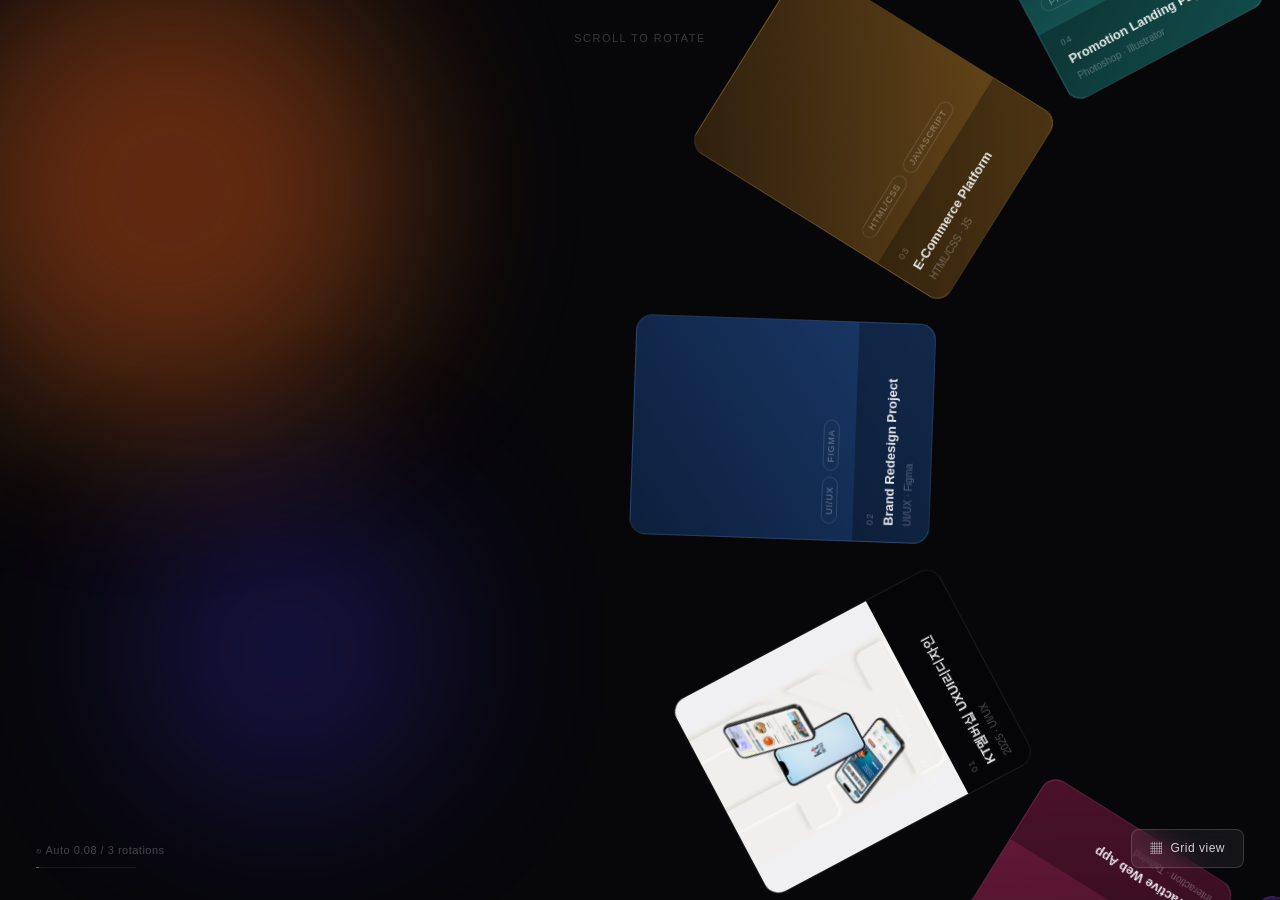
==== card-carousel.html @ ba192f62 "update: apply VS Code edits to card-carousel Co-Authored-By: Claude Sonnet 4.6 <noreply@anthropic.co" ====
<!DOCTYPE html>
<html lang="ko">
<head>
<meta charset="UTF-8">
<meta name="viewport" content="width=device-width, initial-scale=1.0">
<title>Ho Seong Park — Portfolio</title>
<style>
*, *::before, *::after { margin: 0; padding: 0; box-sizing: border-box; }

body {
  background: #07070a;
  color: #fff;
  font-family: 'Helvetica Neue', Arial, sans-serif;
  overflow: hidden;
  width: 100vw;
  height: 100vh;
  user-select: none;
}

/* ── BLOBS ── */
.blob {
  position: fixed;
  border-radius: 50%;
  filter: blur(90px);
  pointer-events: none;
  z-index: 0;
}
.blob-1 {
  width: 500px; height: 500px;
  background: radial-gradient(circle, #c0341a 0%, #e8701a 55%, transparent 75%);
  top: -60px; left: -80px;
  opacity: 0.45;
}
.blob-2 {
  width: 320px; height: 320px;
  background: radial-gradient(circle, #1a2ec0 0%, #5030d0 60%, transparent 78%);
  bottom: 10%; left: 10%;
  opacity: 0.3;
}

/* ── CANVAS LAYER ── */
#orbit-stage {
  position: fixed;
  inset: 0;
  z-index: 2;
}

/* ── CARD ── */
.orbit-card {
  position: absolute;
  width: 220px;
  height: 300px;
  border-radius: 16px;
  overflow: hidden;
  border: 1px solid rgba(255,255,255,0.08);
  display: flex;
  flex-direction: column;
  will-change: transform;
  transform-origin: center center;
  cursor: pointer;
  transition: border-color 0.3s, box-shadow 0.3s;
}

.orbit-card:hover {
  border-color: rgba(255,255,255,0.22);
  box-shadow: 0 0 40px 10px var(--glow, rgba(100,100,255,0.3));
}

.orbit-card .c-top {
  flex: 1;
  position: relative;
  overflow: hidden;
  display: flex;
  flex-direction: column;
  justify-content: flex-end;
  padding: 16px;
}

.orbit-card .c-top img {
  position: absolute;
  inset: 0;
  width: 100%;
  height: 100%;
  object-fit: contain;
  background: #f0f0f2;
}

.c-tags {
  position: relative;
  z-index: 1;
  display: flex;
  gap: 6px;
  flex-wrap: wrap;
}

.c-tag {
  font-size: 9px;
  letter-spacing: 0.1em;
  text-transform: uppercase;
  color: rgba(255,255,255,0.4);
  border: 1px solid rgba(255,255,255,0.12);
  padding: 2px 8px;
  border-radius: 20px;
}

.orbit-card .c-body {
  flex: none;
  padding: 12px 16px 16px;
  background: rgba(0,0,0,0.3);
}

.c-num   { font-size: 9px; letter-spacing: 0.15em; opacity: 0.3; margin-bottom: 6px; text-transform: uppercase; }
.c-title { font-size: 13px; font-weight: 600; line-height: 1.3; color: rgba(255,255,255,0.9); }
.c-sub   { font-size: 10px; color: rgba(255,255,255,0.3); margin-top: 4px; }

/* ── HUD ── */
#hud {
  position: fixed;
  bottom: 32px; right: 36px;
  z-index: 200;
  display: flex;
  gap: 10px;
}

.btn {
  background: rgba(255,255,255,0.06);
  border: 1px solid rgba(255,255,255,0.15);
  color: rgba(255,255,255,0.8);
  padding: 10px 18px;
  border-radius: 8px;
  cursor: pointer;
  backdrop-filter: blur(12px);
  font-size: 12px;
  font-family: inherit;
  letter-spacing: 0.5px;
  transition: background 0.2s;
}
.btn:hover { background: rgba(255,255,255,0.12); }

#indicator {
  position: fixed;
  bottom: 32px; left: 36px;
  font-size: 11px;
  color: rgba(255,255,255,0.25);
  letter-spacing: 0.5px;
  z-index: 200;
  line-height: 1.8;
}

.prog-bar {
  width: 100px; height: 1px;
  background: rgba(255,255,255,0.08);
  margin-top: 6px;
  overflow: hidden;
}
.prog-fill {
  height: 100%;
  background: rgba(180,100,255,0.6);
  width: 0%;
  transition: width 0.1s linear;
}

#scroll-hint {
  position: fixed;
  top: 32px; left: 50%;
  transform: translateX(-50%);
  font-size: 11px;
  color: rgba(255,255,255,0.2);
  letter-spacing: 1.5px;
  text-transform: uppercase;
  z-index: 200;
}

/* ── GRID PAGE ── */
#grid-page {
  display: none;
  position: fixed;
  inset: 0;
  overflow-y: auto;
  z-index: 300;
  background: #07070a;
}

#grid-page.show {
  display: block;
  animation: fadeIn 0.6s ease both;
}

@keyframes fadeIn {
  from { opacity: 0; } to { opacity: 1; }
}

.gp-blob {
  position: fixed;
  border-radius: 50%;
  filter: blur(90px);
  pointer-events: none;
}
.gp-blob-1 {
  width: 600px; height: 600px;
  background: radial-gradient(circle, #c0341a 0%, #e8701a 55%, transparent 75%);
  top: -80px; left: -120px; opacity: 0.55;
}
.gp-blob-2 {
  width: 360px; height: 360px;
  background: radial-gradient(circle, #1a2ec0 0%, #5030d0 60%, transparent 78%);
  top: 80px; right: 8%; opacity: 0.35;
}
.gp-blob-3 {
  width: 280px; height: 280px;
  background: radial-gradient(circle, #d04080 0%, #901060 60%, transparent 78%);
  bottom: 30%; right: 20%; opacity: 0.2;
}

#grid-hero {
  position: relative;
  z-index: 2;
  padding: 110px 10vw 80px;
}

.hero-label {
  font-size: 11px;
  letter-spacing: 0.2em;
  text-transform: uppercase;
  color: rgba(255,255,255,0.35);
  margin-bottom: 28px;
}

.hero-title {
  font-size: clamp(52px, 7.5vw, 110px);
  font-weight: 700;
  line-height: 0.95;
  letter-spacing: -0.03em;
  color: #fff;
  margin-bottom: 40px;
}

.hero-title em {
  font-style: italic;
  font-weight: 300;
  color: rgba(255,255,255,0.45);
}

.hero-meta { display: flex; gap: 60px; align-items: flex-start; flex-wrap: wrap; }

.hero-desc {
  font-size: 14px;
  font-weight: 300;
  color: rgba(255,255,255,0.4);
  line-height: 1.8;
  max-width: 380px;
}

.hero-stats { display: flex; gap: 48px; }
.stat-item  { display: flex; flex-direction: column; gap: 4px; }
.stat-num   { font-size: 28px; font-weight: 700; color: #fff; }
.stat-label { font-size: 11px; color: rgba(255,255,255,0.3); letter-spacing: 0.08em; text-transform: uppercase; }

.section-label {
  position: relative;
  z-index: 2;
  padding: 0 10vw 32px;
  font-size: 11px;
  letter-spacing: 0.18em;
  text-transform: uppercase;
  color: rgba(255,255,255,0.25);
}

#grid {
  display: grid;
  width: 100%;
  grid-template-columns: repeat(3, 1fr);
  gap: 20px;
  padding: 0 10vw 120px;
  position: relative;
  z-index: 2;
}

.grid-card {
  aspect-ratio: 1 / 1.35;
  border-radius: 16px;
  overflow: hidden;
  cursor: pointer;
  border: 1px solid rgba(255,255,255,0.06);
  display: flex;
  flex-direction: column;
  transition: transform 0.3s ease, border-color 0.3s, box-shadow 0.3s;
}

.grid-card:hover {
  transform: translateY(-6px);
  border-color: rgba(255,255,255,0.15);
  box-shadow: 0 0 60px 16px var(--glow, rgba(100,100,255,0.25));
}

.grid-card .c-top { flex: 1; position: relative; overflow: hidden; display: flex; flex-direction: column; justify-content: flex-end; padding: 2vw; }
.grid-card .c-top img { position: absolute; inset: 0; width: 100%; height: 100%; object-fit: contain; background: #f0f0f2; }
.grid-card .c-body { flex: none; padding: 1vw 2vw 1.8vw; background: rgba(0,0,0,0.2); }
.grid-card .c-num   { font-size: 10px; letter-spacing: 0.15em; opacity: 0.25; margin-bottom: 8px; text-transform: uppercase; }
.grid-card .c-title { font-size: clamp(14px, 1.3vw, 20px); font-weight: 500; line-height: 1.3; color: rgba(255,255,255,0.9); }
.grid-card .c-sub   { font-size: clamp(10px, 0.85vw, 13px); color: rgba(255,255,255,0.3); margin-top: 6px; }
</style>
</head>
<body>

<div class="blob blob-1"></div>
<div class="blob blob-2"></div>

<div id="orbit-stage"></div>

<div id="scroll-hint">scroll to rotate</div>

<div id="indicator">
  <div id="ind-text">↻ Auto rotating</div>
  <div class="prog-bar"><div class="prog-fill" id="prog"></div></div>
</div>

<div id="hud">
  <button class="btn" id="gridBtn">▦ &nbsp;Grid view</button>
</div>

<!-- GRID PAGE -->
<div id="grid-page">
  <div class="gp-blob gp-blob-1"></div>
  <div class="gp-blob gp-blob-2"></div>
  <div class="gp-blob gp-blob-3"></div>

  <div id="grid-hero">
    <p class="hero-label">Portfolio — 2025</p>
    <h1 class="hero-title">Ho Seong<br><em>Park.</em></h1>
    <div class="hero-meta">
      <p class="hero-desc">혁신적인 디자인과 탄탄한 구현력을 지향합니다.<br>막연한 추측이 아닌, 실제 사용자의 행동 패턴을 분석하여 불편함의 본질을 찾아냅니다.</p>
      <div class="hero-stats">
        <div class="stat-item"><span class="stat-num">6</span><span class="stat-label">Projects</span></div>
        <div class="stat-item"><span class="stat-num">100%</span><span class="stat-label">Figma</span></div>
        <div class="stat-item"><span class="stat-num">95%</span><span class="stat-label">HTML/CSS</span></div>
      </div>
    </div>
  </div>

  <p class="section-label">Archive — Project Collection</p>
  <div id="grid"></div>

  <div id="hud2" style="position:fixed;bottom:32px;right:36px;z-index:400;">
    <button class="btn" id="backBtn">↻ &nbsp;Carousel</button>
  </div>
</div>

<script>
// ── DATA ────────────────────────────────────────────────
const PALETTES = [
  { bg: ['#1a1040','#2d1b69'], glow: '#4a30b8' },
  { bg: ['#0d1f3c','#1a3a6b'], glow: '#2a5aad' },
  { bg: ['#2e1f0d','#6b4a1a'], glow: '#b87a28' },
  { bg: ['#0d2e2e','#1a6b6b'], glow: '#28b8b8' },
  { bg: ['#1a0d2e','#3a1a6b'], glow: '#5a2ab8' },
  { bg: ['#2e0d1f','#6b1a3a'], glow: '#b82870' },
];

function hexToRgb(h) {
  return `${parseInt(h.slice(1,3),16)},${parseInt(h.slice(3,5),16)},${parseInt(h.slice(5,7),16)}`;
}

const CARD_DATA = [
  { num:'01', title:'KT멤버십 UXUI리디자인', sub:'2025 · UI/UX',           tags:['UI/UX','Figma'],              palette:PALETTES[0], img:'images/01_kt-membership.jpg' },
  { num:'02', title:'Brand Redesign Project',sub:'UI/UX · Figma',          tags:['UI/UX','Figma'],              palette:PALETTES[1], img:null },
  { num:'03', title:'E-Commerce Platform',   sub:'HTML/CSS · JS',           tags:['HTML/CSS','JavaScript'],      palette:PALETTES[2], img:null },
  { num:'04', title:'Promotion Landing Page',sub:'Photoshop · Illustrator', tags:['Photoshop','Illustrator'],    palette:PALETTES[3], img:null },
  { num:'05', title:'Admin Dashboard UI',    sub:'UI Design · Prototyping', tags:['UI Design','Prototyping'],    palette:PALETTES[4], img:null },
  { num:'06', title:'Interactive Web App',   sub:'Interaction · Tailwind',  tags:['Interaction','Tailwind CSS'], palette:PALETTES[5], img:null },
];

// ── ORBIT CONFIG ─────────────────────────────────────────
const N         = CARD_DATA.length * 2;     // 12 (6×2 반복)
const RADIUS    = 600;                      // orbit radius px
const CARD_W    = 220;
const CARD_H    = 300;
// Circle center: far right of viewport so only left arc visible
const getCX     = () => window.innerWidth * 1.08;
const getCY     = () => window.innerHeight * 0.5;

const DEG_PER_CARD   = 360 / N;            // 60°
const RPM            = 4;                  // rotations per minute
const DEG_PER_MS     = (RPM * 360) / 60000;
const GRID_THRESHOLD = 3 * 360;            // 3 full rotations → grid

// ── STATE ────────────────────────────────────────────────
let angle    = 0;   // global orbit angle (degrees)
let accumCCW = 0;   // CCW scroll accumulator for grid trigger
let autoOn   = true;
let lastTs   = null;
let rafId    = null;
let inGrid   = false;

// ── BUILD ORBIT CARDS ────────────────────────────────────
const stage = document.getElementById('orbit-stage');
const ORBIT_DATA = [...CARD_DATA, ...CARD_DATA];
const cardEls = ORBIT_DATA.map((d, i) => {
  const el = document.createElement('div');
  el.className = 'orbit-card';
  el.style.background = d.img
    ? 'transparent'
    : `linear-gradient(145deg, ${d.palette.bg[0]} 0%, ${d.palette.bg[1]} 100%)`;
  el.style.setProperty('--glow', `rgba(${hexToRgb(d.palette.glow)},0.4)`);
  el.style.width  = CARD_W + 'px';
  el.style.height = CARD_H + 'px';
  el.style.marginLeft = (-CARD_W / 2) + 'px';
  el.style.marginTop  = (-CARD_H / 2) + 'px';

  const tagHtml = d.tags.map(t => `<span class="c-tag">${t}</span>`).join('');
  el.innerHTML = `
    <div class="c-top">
      ${d.img ? `<img src="${d.img}" alt="${d.title}">` : ''}
      <div class="c-tags">${tagHtml}</div>
    </div>
    <div class="c-body">
      <div class="c-num">${d.num}</div>
      <div class="c-title">${d.title}</div>
      <div class="c-sub">${d.sub}</div>
    </div>`;
  stage.appendChild(el);
  return el;
});

// ── BUILD GRID CARDS ─────────────────────────────────────
const gridEl = document.getElementById('grid');
CARD_DATA.forEach(d => {
  const el = document.createElement('div');
  el.className = 'grid-card';
  el.style.background = d.img
    ? 'transparent'
    : `linear-gradient(145deg, ${d.palette.bg[0]} 0%, ${d.palette.bg[1]} 100%)`;
  el.style.setProperty('--glow', `rgba(${hexToRgb(d.palette.glow)},0.35)`);
  const tagHtml = d.tags.map(t => `<span class="c-tag">${t}</span>`).join('');
  el.innerHTML = `
    <div class="c-top">
      ${d.img ? `<img src="${d.img}" alt="${d.title}">` : ''}
      <div class="c-tags">${tagHtml}</div>
    </div>
    <div class="c-body">
      <div class="c-num">${d.num}</div>
      <div class="c-title">${d.title}</div>
      <div class="c-sub">${d.sub}</div>
    </div>`;
  gridEl.appendChild(el);
});

// ── POSITION CARDS ───────────────────────────────────────
function positionCards(globalAngle) {
  const cx = getCX();
  const cy = getCY();
  const toRad = Math.PI / 180;

  cardEls.forEach((el, i) => {
    const theta = (globalAngle + i * DEG_PER_CARD) * toRad;
    const x = cx + RADIUS * Math.cos(theta);
    const y = cy + RADIUS * Math.sin(theta);
    // card tilt follows orbit tangent
    const tiltDeg = globalAngle + i * DEG_PER_CARD + 90;
    // depth: cards on left arc (cos(theta) < 0) are "visible" side
    const cosT = Math.cos(theta);
    const opacity = cosT < 0 ? 1 : Math.max(0, 1 + cosT * 3); // fade as they go right
    el.style.transform = `translate(${x}px, ${y}px) rotate(${tiltDeg}deg)`;
    el.style.opacity = opacity;
  });
}

// ── INDICATOR ────────────────────────────────────────────
const indText = document.getElementById('ind-text');
const progEl  = document.getElementById('prog');
function updateInd(text, pct) {
  indText.textContent = text;
  progEl.style.width = Math.min(100, pct) + '%';
}

// ── AUTO LOOP ────────────────────────────────────────────
function autoLoop(ts) {
  if (!autoOn) return;
  if (!lastTs) lastTs = ts;
  const dt = ts - lastTs;
  lastTs = ts;

  const step = DEG_PER_MS * dt;
  angle -= step;           // CW rotation
  accumCCW += step;        // treat auto as accumulating toward grid
  positionCards(angle);

  const pct  = (accumCCW / GRID_THRESHOLD) * 100;
  const rots = (accumCCW / 360).toFixed(2);
  updateInd(`↻ Auto  ${rots} / 3 rotations`, pct);

  if (accumCCW >= GRID_THRESHOLD) { toGrid(); return; }
  rafId = requestAnimationFrame(autoLoop);
}

function pauseAuto() {
  autoOn = false;
  cancelAnimationFrame(rafId);
  lastTs = null;
}

let resumeTimer = null;
function scheduleResume() {
  clearTimeout(resumeTimer);
  resumeTimer = setTimeout(() => {
    if (!inGrid) {
      autoOn = true;
      lastTs = null;
      rafId  = requestAnimationFrame(autoLoop);
    }
  }, 200);
}

// ── SCROLL ───────────────────────────────────────────────
window.addEventListener('wheel', e => {
  if (inGrid) return;
  e.preventDefault();
  pauseAuto();
  scheduleResume();

  const delta = e.deltaY * 0.12;
  angle -= delta;
  accumCCW += Math.abs(delta);
  positionCards(angle);

  const pct  = (accumCCW / GRID_THRESHOLD) * 100;
  const rots = (accumCCW / 360).toFixed(2);
  updateInd(`↺ Scroll  ${rots} / 3 rotations`, pct);

  if (accumCCW >= GRID_THRESHOLD) toGrid();
}, { passive: false });

// ── TRANSITIONS ──────────────────────────────────────────
function toGrid() {
  if (inGrid) return;
  inGrid = true;
  pauseAuto();
  document.getElementById('grid-page').classList.add('show');
  document.getElementById('scroll-hint').style.opacity = '0';
  document.getElementById('indicator').style.opacity  = '0';
  document.getElementById('hud').style.opacity        = '0';
}

function toCarousel() {
  if (!inGrid) return;
  inGrid = false;
  document.getElementById('grid-page').classList.remove('show');
  document.getElementById('scroll-hint').style.opacity = '1';
  document.getElementById('indicator').style.opacity  = '1';
  document.getElementById('hud').style.opacity        = '1';
  accumCCW = 0;
  autoOn   = true;
  lastTs   = null;
  rafId    = requestAnimationFrame(autoLoop);
}

document.getElementById('gridBtn').addEventListener('click', toGrid);
document.getElementById('backBtn').addEventListener('click', toCarousel);

// ── RESIZE ───────────────────────────────────────────────
window.addEventListener('resize', () => positionCards(angle));

// ── START ────────────────────────────────────────────────
positionCards(angle);
rafId = requestAnimationFrame(autoLoop);
</script>
</body>
</html>
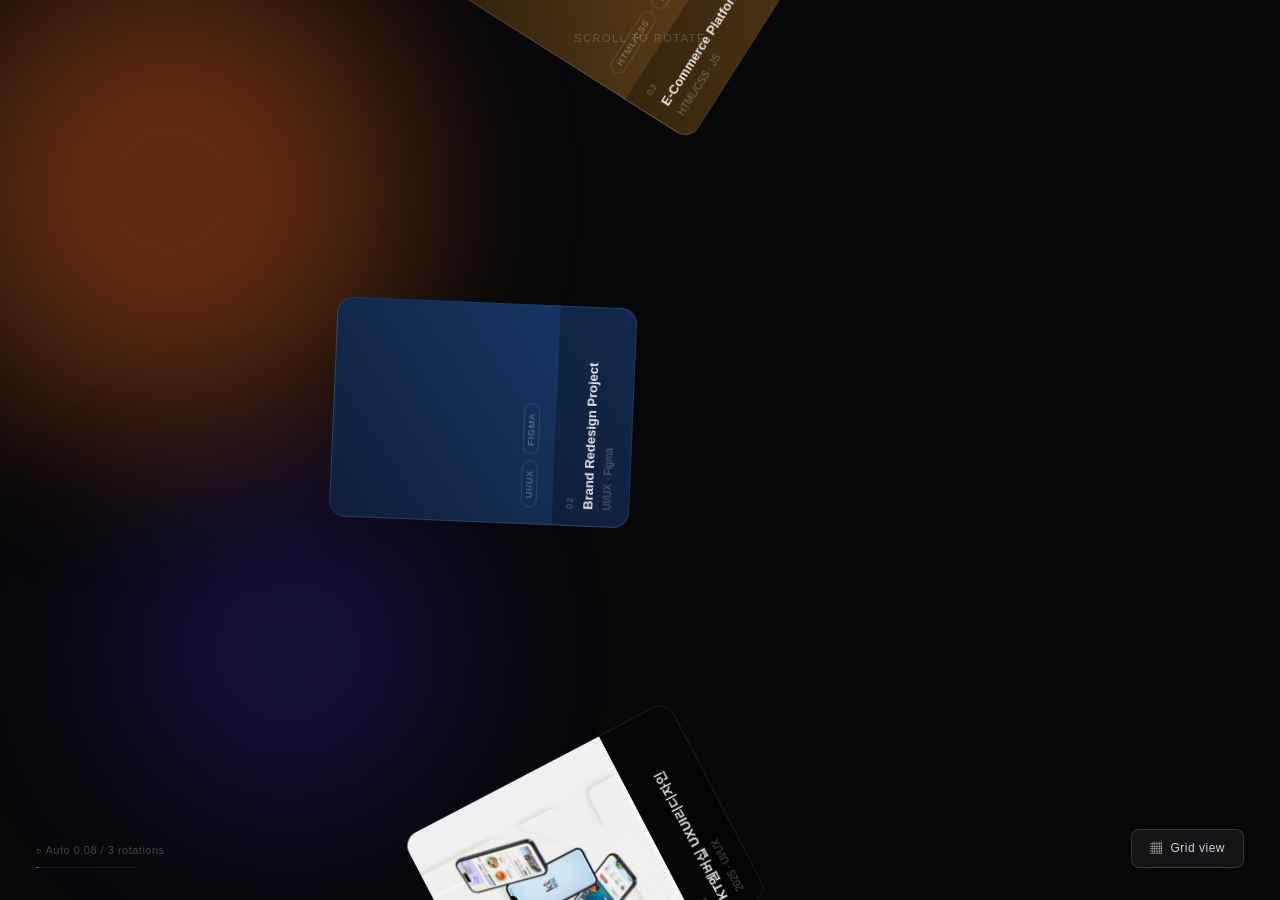
==== commit 81bf92a5: "tweak: increase orbit radius 600→900 Co-Authored-By: Claude Sonnet 4.6 <noreply@anthropic.com>" ====
--- a/card-carousel.html
+++ b/card-carousel.html
@@ -372,7 +372,7 @@
 
 // ── ORBIT CONFIG ─────────────────────────────────────────
 const N         = CARD_DATA.length * 2;     // 12 (6×2 반복)
-const RADIUS    = 600;                      // orbit radius px
+const RADIUS    = 900;                      // orbit radius px
 const CARD_W    = 220;
 const CARD_H    = 300;
 // Circle center: far right of viewport so only left arc visible
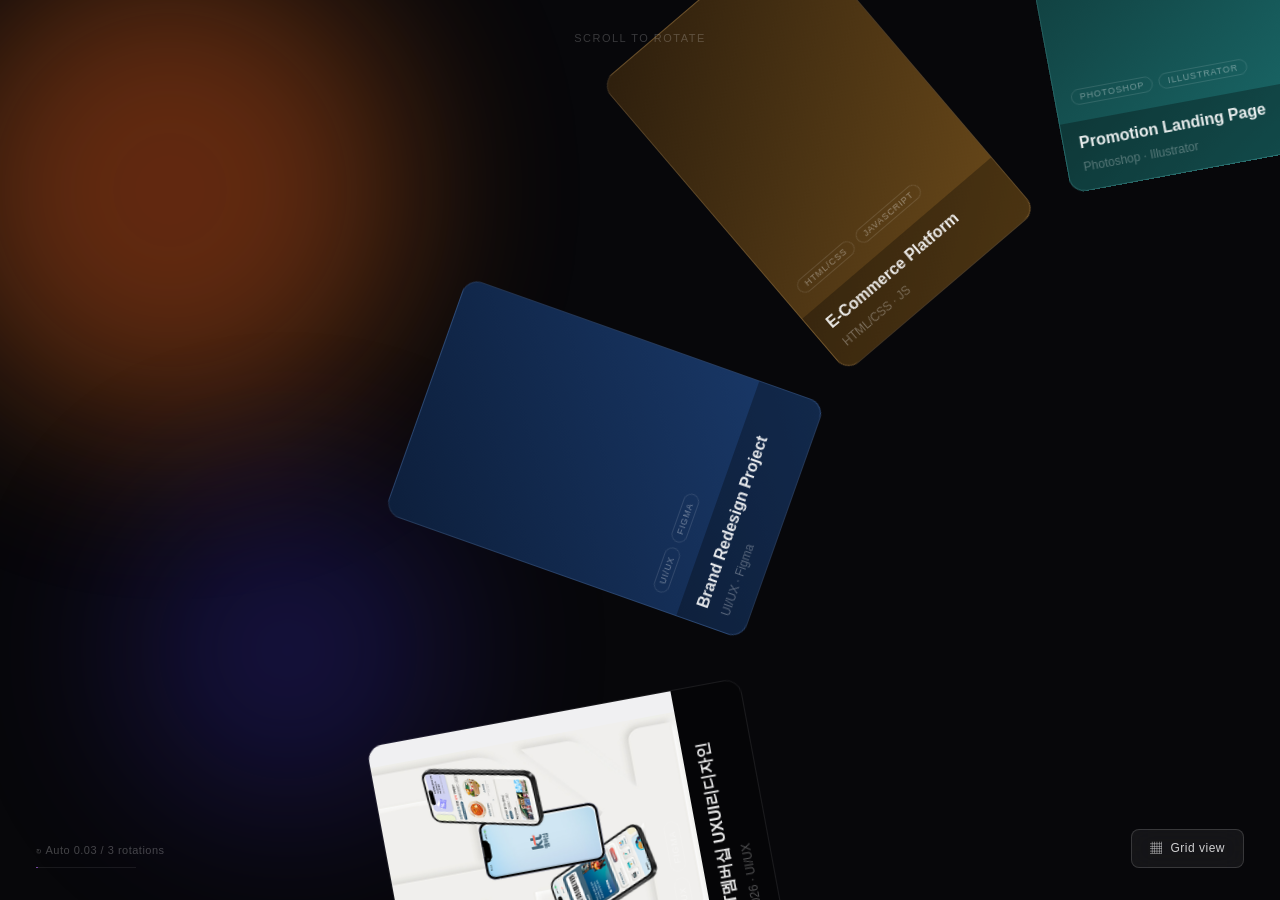
==== commit 69dce6a2: "ui: remove card number, enlarge title and subtitle Co-Authored-By: Claude Sonnet 4.6 <noreply@anthro" ====
--- a/card-carousel.html
+++ b/card-carousel.html
@@ -109,9 +109,8 @@
   background: rgba(0,0,0,0.3);
 }
 
-.c-num   { font-size: 9px; letter-spacing: 0.15em; opacity: 0.3; margin-bottom: 6px; text-transform: uppercase; }
-.c-title { font-size: 13px; font-weight: 600; line-height: 1.3; color: rgba(255,255,255,0.9); }
-.c-sub   { font-size: 10px; color: rgba(255,255,255,0.3); margin-top: 4px; }
+.c-title { font-size: 16px; font-weight: 600; line-height: 1.3; color: rgba(255,255,255,0.9); }
+.c-sub   { font-size: 12px; color: rgba(255,255,255,0.3); margin-top: 6px; }
 
 /* ── HUD ── */
 #hud {
@@ -296,9 +295,8 @@
 .grid-card .c-top { flex: 1; position: relative; overflow: hidden; display: flex; flex-direction: column; justify-content: flex-end; padding: 2vw; }
 .grid-card .c-top img { position: absolute; inset: 0; width: 100%; height: 100%; object-fit: contain; background: #f0f0f2; }
 .grid-card .c-body { flex: none; padding: 1vw 2vw 1.8vw; background: rgba(0,0,0,0.2); }
-.grid-card .c-num   { font-size: 10px; letter-spacing: 0.15em; opacity: 0.25; margin-bottom: 8px; text-transform: uppercase; }
-.grid-card .c-title { font-size: clamp(14px, 1.3vw, 20px); font-weight: 500; line-height: 1.3; color: rgba(255,255,255,0.9); }
-.grid-card .c-sub   { font-size: clamp(10px, 0.85vw, 13px); color: rgba(255,255,255,0.3); margin-top: 6px; }
+.grid-card .c-title { font-size: clamp(16px, 1.5vw, 22px); font-weight: 500; line-height: 1.3; color: rgba(255,255,255,0.9); }
+.grid-card .c-sub   { font-size: clamp(12px, 1vw, 15px); color: rgba(255,255,255,0.3); margin-top: 6px; }
 </style>
 </head>
 <body>
@@ -362,27 +360,27 @@
 }
 
 const CARD_DATA = [
-  { num:'01', title:'KT멤버십 UXUI리디자인', sub:'2025 · UI/UX',           tags:['UI/UX','Figma'],              palette:PALETTES[0], img:'images/01_kt-membership.jpg' },
-  { num:'02', title:'Brand Redesign Project',sub:'UI/UX · Figma',          tags:['UI/UX','Figma'],              palette:PALETTES[1], img:null },
-  { num:'03', title:'E-Commerce Platform',   sub:'HTML/CSS · JS',           tags:['HTML/CSS','JavaScript'],      palette:PALETTES[2], img:null },
-  { num:'04', title:'Promotion Landing Page',sub:'Photoshop · Illustrator', tags:['Photoshop','Illustrator'],    palette:PALETTES[3], img:null },
-  { num:'05', title:'Admin Dashboard UI',    sub:'UI Design · Prototyping', tags:['UI Design','Prototyping'],    palette:PALETTES[4], img:null },
-  { num:'06', title:'Interactive Web App',   sub:'Interaction · Tailwind',  tags:['Interaction','Tailwind CSS'], palette:PALETTES[5], img:null },
+  { title:'KT멤버십 UXUI리디자인', sub:'2026 · UI/UX',           tags:['UI/UX','Figma'],              palette:PALETTES[0], img:'images/01_kt-membership.jpg' },
+  { title:'Brand Redesign Project',sub:'UI/UX · Figma',          tags:['UI/UX','Figma'],              palette:PALETTES[1], img:null },
+  { title:'E-Commerce Platform',   sub:'HTML/CSS · JS',           tags:['HTML/CSS','JavaScript'],      palette:PALETTES[2], img:null },
+  { title:'Promotion Landing Page',sub:'Photoshop · Illustrator', tags:['Photoshop','Illustrator'],    palette:PALETTES[3], img:null },
+  { title:'Admin Dashboard UI',    sub:'UI Design · Prototyping', tags:['UI Design','Prototyping'],    palette:PALETTES[4], img:null },
+  { title:'Interactive Web App',   sub:'Interaction · Tailwind',  tags:['Interaction','Tailwind CSS'], palette:PALETTES[5], img:null },
 ];
 
 // ── ORBIT CONFIG ─────────────────────────────────────────
 const N         = CARD_DATA.length * 2;     // 12 (6×2 반복)
-const RADIUS    = 900;                      // orbit radius px
-const CARD_W    = 220;
-const CARD_H    = 300;
+const RADIUS    = 730;                      // orbit radius px
+const CARD_W    = 250;
+const CARD_H    = 380;
 // Circle center: far right of viewport so only left arc visible
-const getCX     = () => window.innerWidth * 1.08;
-const getCY     = () => window.innerHeight * 0.5;
+const getCX     = () => window.innerWidth * 1.01;
+const getCY     = () => window.innerHeight * 0.78;
 
 const DEG_PER_CARD   = 360 / N;            // 60°
-const RPM            = 4;                  // rotations per minute
+const RPM            = 1.5;                  // rotations per minute
 const DEG_PER_MS     = (RPM * 360) / 60000;
-const GRID_THRESHOLD = 3 * 360;            // 3 full rotations → grid
+const GRID_THRESHOLD = 1.5 * 360;            // 3 full rotations → grid
 
 // ── STATE ────────────────────────────────────────────────
 let angle    = 0;   // global orbit angle (degrees)
@@ -414,7 +412,6 @@
       <div class="c-tags">${tagHtml}</div>
     </div>
     <div class="c-body">
-      <div class="c-num">${d.num}</div>
       <div class="c-title">${d.title}</div>
       <div class="c-sub">${d.sub}</div>
     </div>`;
@@ -438,7 +435,6 @@
       <div class="c-tags">${tagHtml}</div>
     </div>
     <div class="c-body">
-      <div class="c-num">${d.num}</div>
       <div class="c-title">${d.title}</div>
       <div class="c-sub">${d.sub}</div>
     </div>`;
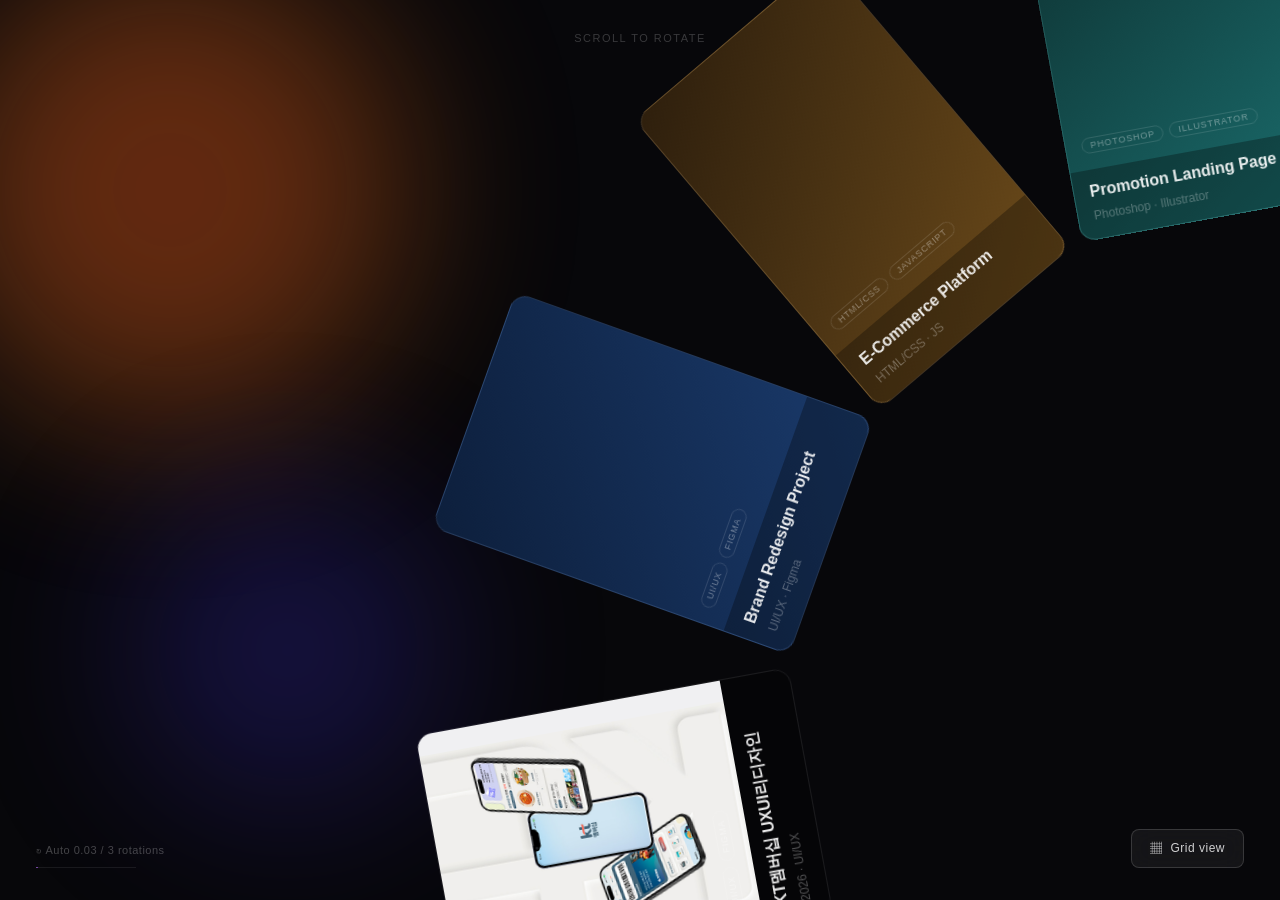
==== commit d44bfc24: "Add portfolio.html — PDF-guided UX/UI portfolio page Structured per UX/UI 신입 포트폴리오 가이드: - Intro with" ====
--- a/card-carousel.html
+++ b/card-carousel.html
@@ -370,7 +370,7 @@
 
 // ── ORBIT CONFIG ─────────────────────────────────────────
 const N         = CARD_DATA.length * 2;     // 12 (6×2 반복)
-const RADIUS    = 730;                      // orbit radius px
+const RADIUS    = 680;                      // orbit radius px
 const CARD_W    = 250;
 const CARD_H    = 380;
 // Circle center: far right of viewport so only left arc visible
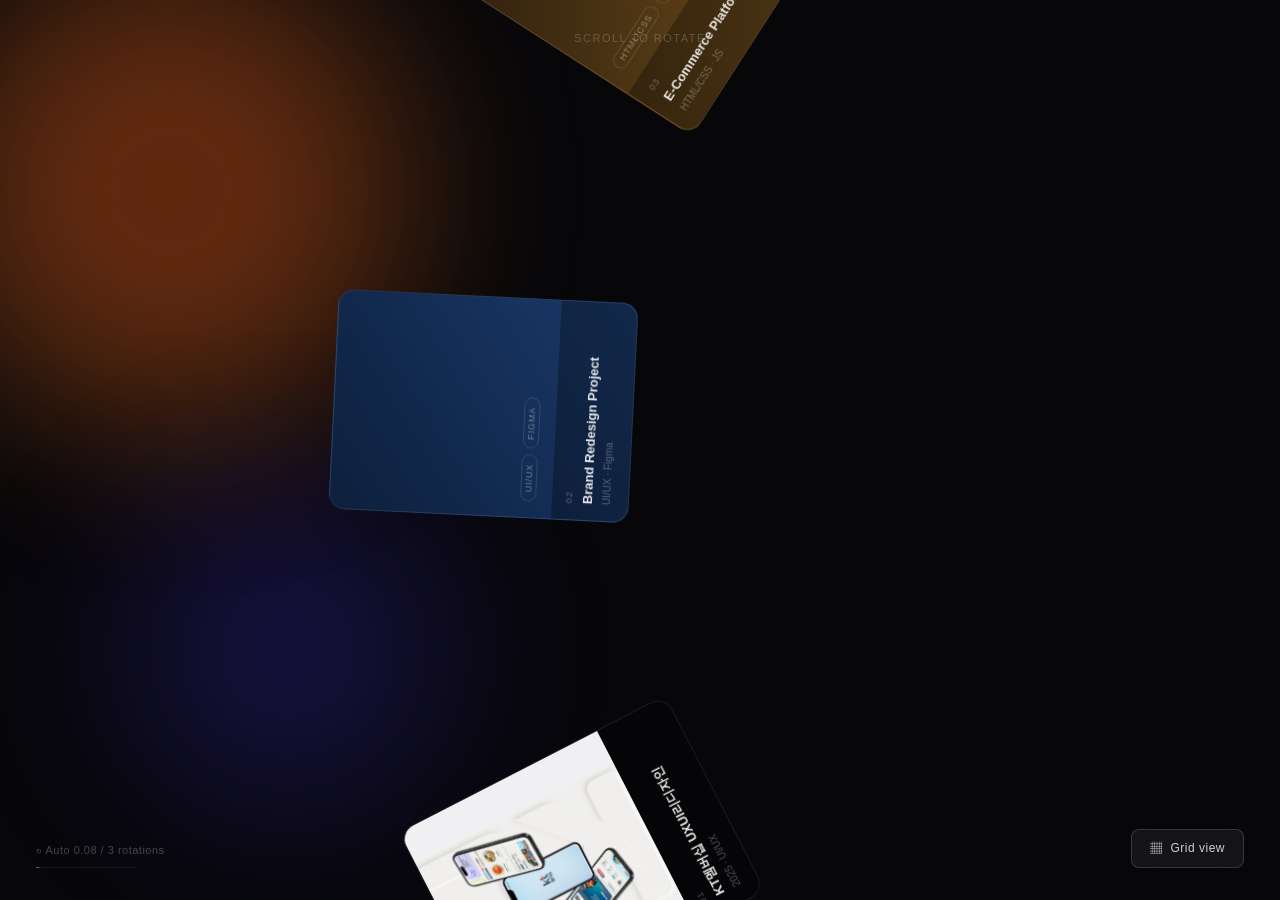
==== commit 12043594: "revert: card-carousel back to radius-900 orbit stage Co-Authored-By: Claude Sonnet 4.6 <noreply@anth" ====
--- a/card-carousel.html
+++ b/card-carousel.html
@@ -109,8 +109,9 @@
   background: rgba(0,0,0,0.3);
 }
 
-.c-title { font-size: 16px; font-weight: 600; line-height: 1.3; color: rgba(255,255,255,0.9); }
-.c-sub   { font-size: 12px; color: rgba(255,255,255,0.3); margin-top: 6px; }
+.c-num   { font-size: 9px; letter-spacing: 0.15em; opacity: 0.3; margin-bottom: 6px; text-transform: uppercase; }
+.c-title { font-size: 13px; font-weight: 600; line-height: 1.3; color: rgba(255,255,255,0.9); }
+.c-sub   { font-size: 10px; color: rgba(255,255,255,0.3); margin-top: 4px; }
 
 /* ── HUD ── */
 #hud {
@@ -295,8 +296,9 @@
 .grid-card .c-top { flex: 1; position: relative; overflow: hidden; display: flex; flex-direction: column; justify-content: flex-end; padding: 2vw; }
 .grid-card .c-top img { position: absolute; inset: 0; width: 100%; height: 100%; object-fit: contain; background: #f0f0f2; }
 .grid-card .c-body { flex: none; padding: 1vw 2vw 1.8vw; background: rgba(0,0,0,0.2); }
-.grid-card .c-title { font-size: clamp(16px, 1.5vw, 22px); font-weight: 500; line-height: 1.3; color: rgba(255,255,255,0.9); }
-.grid-card .c-sub   { font-size: clamp(12px, 1vw, 15px); color: rgba(255,255,255,0.3); margin-top: 6px; }
+.grid-card .c-num   { font-size: 10px; letter-spacing: 0.15em; opacity: 0.25; margin-bottom: 8px; text-transform: uppercase; }
+.grid-card .c-title { font-size: clamp(14px, 1.3vw, 20px); font-weight: 500; line-height: 1.3; color: rgba(255,255,255,0.9); }
+.grid-card .c-sub   { font-size: clamp(10px, 0.85vw, 13px); color: rgba(255,255,255,0.3); margin-top: 6px; }
 </style>
 </head>
 <body>
@@ -360,27 +362,27 @@
 }
 
 const CARD_DATA = [
-  { title:'KT멤버십 UXUI리디자인', sub:'2026 · UI/UX',           tags:['UI/UX','Figma'],              palette:PALETTES[0], img:'images/01_kt-membership.jpg' },
-  { title:'Brand Redesign Project',sub:'UI/UX · Figma',          tags:['UI/UX','Figma'],              palette:PALETTES[1], img:null },
-  { title:'E-Commerce Platform',   sub:'HTML/CSS · JS',           tags:['HTML/CSS','JavaScript'],      palette:PALETTES[2], img:null },
-  { title:'Promotion Landing Page',sub:'Photoshop · Illustrator', tags:['Photoshop','Illustrator'],    palette:PALETTES[3], img:null },
-  { title:'Admin Dashboard UI',    sub:'UI Design · Prototyping', tags:['UI Design','Prototyping'],    palette:PALETTES[4], img:null },
-  { title:'Interactive Web App',   sub:'Interaction · Tailwind',  tags:['Interaction','Tailwind CSS'], palette:PALETTES[5], img:null },
+  { num:'01', title:'KT멤버십 UXUI리디자인', sub:'2025 · UI/UX',           tags:['UI/UX','Figma'],              palette:PALETTES[0], img:'images/01_kt-membership.jpg' },
+  { num:'02', title:'Brand Redesign Project',sub:'UI/UX · Figma',          tags:['UI/UX','Figma'],              palette:PALETTES[1], img:null },
+  { num:'03', title:'E-Commerce Platform',   sub:'HTML/CSS · JS',           tags:['HTML/CSS','JavaScript'],      palette:PALETTES[2], img:null },
+  { num:'04', title:'Promotion Landing Page',sub:'Photoshop · Illustrator', tags:['Photoshop','Illustrator'],    palette:PALETTES[3], img:null },
+  { num:'05', title:'Admin Dashboard UI',    sub:'UI Design · Prototyping', tags:['UI Design','Prototyping'],    palette:PALETTES[4], img:null },
+  { num:'06', title:'Interactive Web App',   sub:'Interaction · Tailwind',  tags:['Interaction','Tailwind CSS'], palette:PALETTES[5], img:null },
 ];
 
 // ── ORBIT CONFIG ─────────────────────────────────────────
 const N         = CARD_DATA.length * 2;     // 12 (6×2 반복)
-const RADIUS    = 680;                      // orbit radius px
-const CARD_W    = 250;
-const CARD_H    = 380;
+const RADIUS    = 900;                      // orbit radius px
+const CARD_W    = 220;
+const CARD_H    = 300;
 // Circle center: far right of viewport so only left arc visible
-const getCX     = () => window.innerWidth * 1.01;
-const getCY     = () => window.innerHeight * 0.78;
+const getCX     = () => window.innerWidth * 1.08;
+const getCY     = () => window.innerHeight * 0.5;
 
 const DEG_PER_CARD   = 360 / N;            // 60°
-const RPM            = 1.5;                  // rotations per minute
+const RPM            = 4;                  // rotations per minute
 const DEG_PER_MS     = (RPM * 360) / 60000;
-const GRID_THRESHOLD = 1.5 * 360;            // 3 full rotations → grid
+const GRID_THRESHOLD = 3 * 360;            // 3 full rotations → grid
 
 // ── STATE ────────────────────────────────────────────────
 let angle    = 0;   // global orbit angle (degrees)
@@ -412,6 +414,7 @@
       <div class="c-tags">${tagHtml}</div>
     </div>
     <div class="c-body">
+      <div class="c-num">${d.num}</div>
       <div class="c-title">${d.title}</div>
       <div class="c-sub">${d.sub}</div>
     </div>`;
@@ -435,6 +438,7 @@
       <div class="c-tags">${tagHtml}</div>
     </div>
     <div class="c-body">
+      <div class="c-num">${d.num}</div>
       <div class="c-title">${d.title}</div>
       <div class="c-sub">${d.sub}</div>
     </div>`;
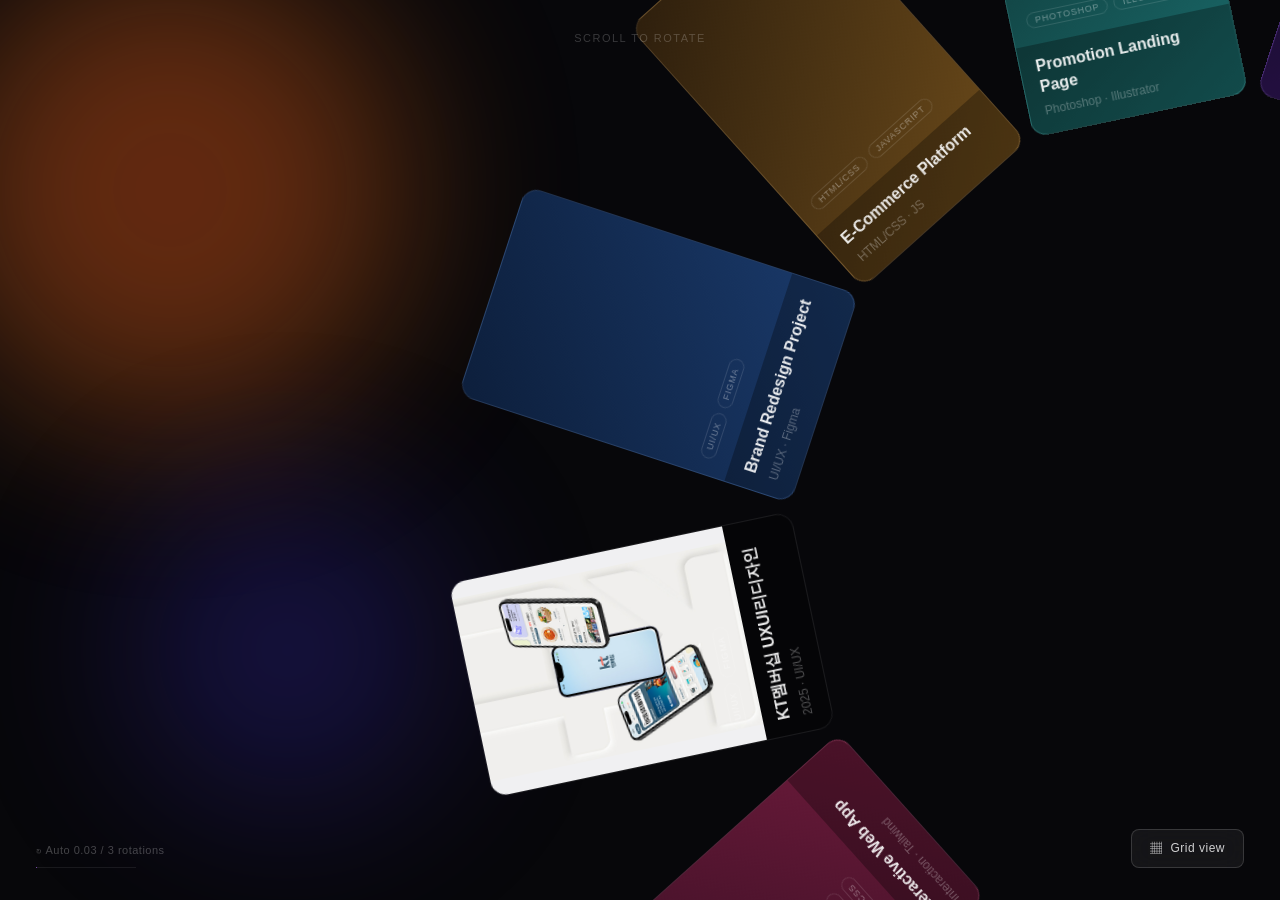
==== commit ee11c9c8: "ui: remove card numbering, increase title/sub font sizes orbit: title 13→16px, sub 10→12px grid: tit" ====
--- a/card-carousel.html
+++ b/card-carousel.html
@@ -109,9 +109,8 @@
   background: rgba(0,0,0,0.3);
 }
 
-.c-num   { font-size: 9px; letter-spacing: 0.15em; opacity: 0.3; margin-bottom: 6px; text-transform: uppercase; }
-.c-title { font-size: 13px; font-weight: 600; line-height: 1.3; color: rgba(255,255,255,0.9); }
-.c-sub   { font-size: 10px; color: rgba(255,255,255,0.3); margin-top: 4px; }
+.c-title { font-size: 16px; font-weight: 600; line-height: 1.3; color: rgba(255,255,255,0.9); }
+.c-sub   { font-size: 12px; color: rgba(255,255,255,0.3); margin-top: 6px; }
 
 /* ── HUD ── */
 #hud {
@@ -296,9 +295,8 @@
 .grid-card .c-top { flex: 1; position: relative; overflow: hidden; display: flex; flex-direction: column; justify-content: flex-end; padding: 2vw; }
 .grid-card .c-top img { position: absolute; inset: 0; width: 100%; height: 100%; object-fit: contain; background: #f0f0f2; }
 .grid-card .c-body { flex: none; padding: 1vw 2vw 1.8vw; background: rgba(0,0,0,0.2); }
-.grid-card .c-num   { font-size: 10px; letter-spacing: 0.15em; opacity: 0.25; margin-bottom: 8px; text-transform: uppercase; }
-.grid-card .c-title { font-size: clamp(14px, 1.3vw, 20px); font-weight: 500; line-height: 1.3; color: rgba(255,255,255,0.9); }
-.grid-card .c-sub   { font-size: clamp(10px, 0.85vw, 13px); color: rgba(255,255,255,0.3); margin-top: 6px; }
+.grid-card .c-title { font-size: clamp(16px, 1.5vw, 22px); font-weight: 500; line-height: 1.3; color: rgba(255,255,255,0.9); }
+.grid-card .c-sub   { font-size: clamp(12px, 1vw, 15px); color: rgba(255,255,255,0.3); margin-top: 6px; }
 </style>
 </head>
 <body>
@@ -372,15 +370,15 @@
 
 // ── ORBIT CONFIG ─────────────────────────────────────────
 const N         = CARD_DATA.length * 2;     // 12 (6×2 반복)
-const RADIUS    = 900;                      // orbit radius px
+const RADIUS    = 600;                      // orbit radius px
 const CARD_W    = 220;
-const CARD_H    = 300;
+const CARD_H    = 350;
 // Circle center: far right of viewport so only left arc visible
-const getCX     = () => window.innerWidth * 1.08;
-const getCY     = () => window.innerHeight * 0.5;
+const getCX     = () => window.innerWidth * 0.96;
+const getCY     = () => window.innerHeight * 0.59;
 
 const DEG_PER_CARD   = 360 / N;            // 60°
-const RPM            = 4;                  // rotations per minute
+const RPM            = 1.7;                  // rotations per minute
 const DEG_PER_MS     = (RPM * 360) / 60000;
 const GRID_THRESHOLD = 3 * 360;            // 3 full rotations → grid
 
@@ -414,7 +412,6 @@
       <div class="c-tags">${tagHtml}</div>
     </div>
     <div class="c-body">
-      <div class="c-num">${d.num}</div>
       <div class="c-title">${d.title}</div>
       <div class="c-sub">${d.sub}</div>
     </div>`;
@@ -438,7 +435,6 @@
       <div class="c-tags">${tagHtml}</div>
     </div>
     <div class="c-body">
-      <div class="c-num">${d.num}</div>
       <div class="c-title">${d.title}</div>
       <div class="c-sub">${d.sub}</div>
     </div>`;
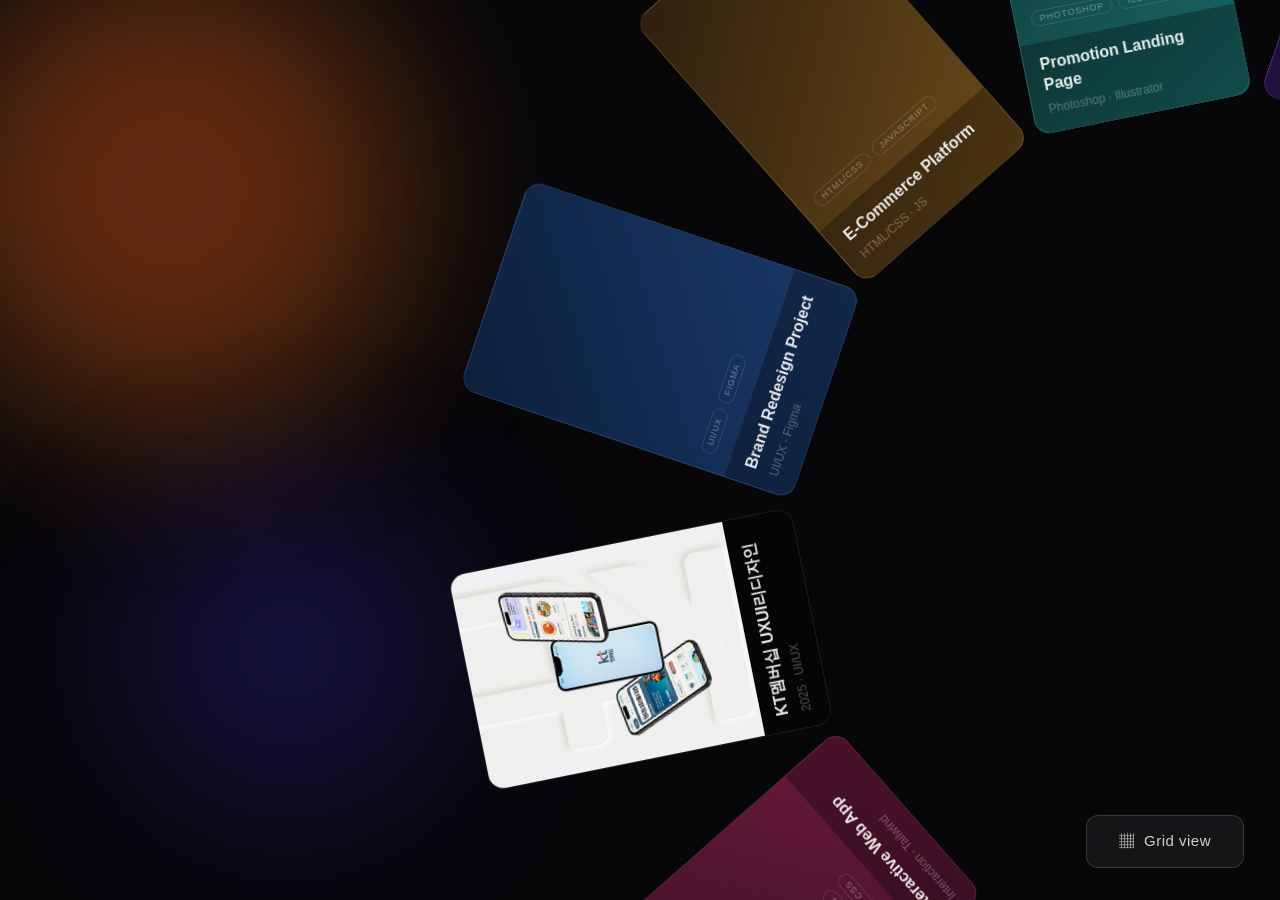
==== commit c86d92e7: "ui: remove scroll-hint/indicator, enlarge grid-view button Co-Authored-By: Claude Sonnet 4.6 <norepl" ====
--- a/card-carousel.html
+++ b/card-carousel.html
@@ -125,11 +125,11 @@
   background: rgba(255,255,255,0.06);
   border: 1px solid rgba(255,255,255,0.15);
   color: rgba(255,255,255,0.8);
-  padding: 10px 18px;
-  border-radius: 8px;
+  padding: 16px 32px;
+  border-radius: 12px;
   cursor: pointer;
   backdrop-filter: blur(12px);
-  font-size: 12px;
+  font-size: 15px;
   font-family: inherit;
   letter-spacing: 0.5px;
   transition: background 0.2s;
@@ -305,13 +305,6 @@
 <div class="blob blob-2"></div>
 
 <div id="orbit-stage"></div>
-
-<div id="scroll-hint">scroll to rotate</div>
-
-<div id="indicator">
-  <div id="ind-text">↻ Auto rotating</div>
-  <div class="prog-bar"><div class="prog-fill" id="prog"></div></div>
-</div>
 
 <div id="hud">
   <button class="btn" id="gridBtn">▦ &nbsp;Grid view</button>
@@ -461,13 +454,7 @@
   });
 }
 
-// ── INDICATOR ────────────────────────────────────────────
-const indText = document.getElementById('ind-text');
-const progEl  = document.getElementById('prog');
-function updateInd(text, pct) {
-  indText.textContent = text;
-  progEl.style.width = Math.min(100, pct) + '%';
-}
+function updateInd(text, pct) {}
 
 // ── AUTO LOOP ────────────────────────────────────────────
 function autoLoop(ts) {
@@ -532,18 +519,14 @@
   inGrid = true;
   pauseAuto();
   document.getElementById('grid-page').classList.add('show');
-  document.getElementById('scroll-hint').style.opacity = '0';
-  document.getElementById('indicator').style.opacity  = '0';
-  document.getElementById('hud').style.opacity        = '0';
+  document.getElementById('hud').style.opacity = '0';
 }
 
 function toCarousel() {
   if (!inGrid) return;
   inGrid = false;
   document.getElementById('grid-page').classList.remove('show');
-  document.getElementById('scroll-hint').style.opacity = '1';
-  document.getElementById('indicator').style.opacity  = '1';
-  document.getElementById('hud').style.opacity        = '1';
+  document.getElementById('hud').style.opacity = '1';
   accumCCW = 0;
   autoOn   = true;
   lastTs   = null;
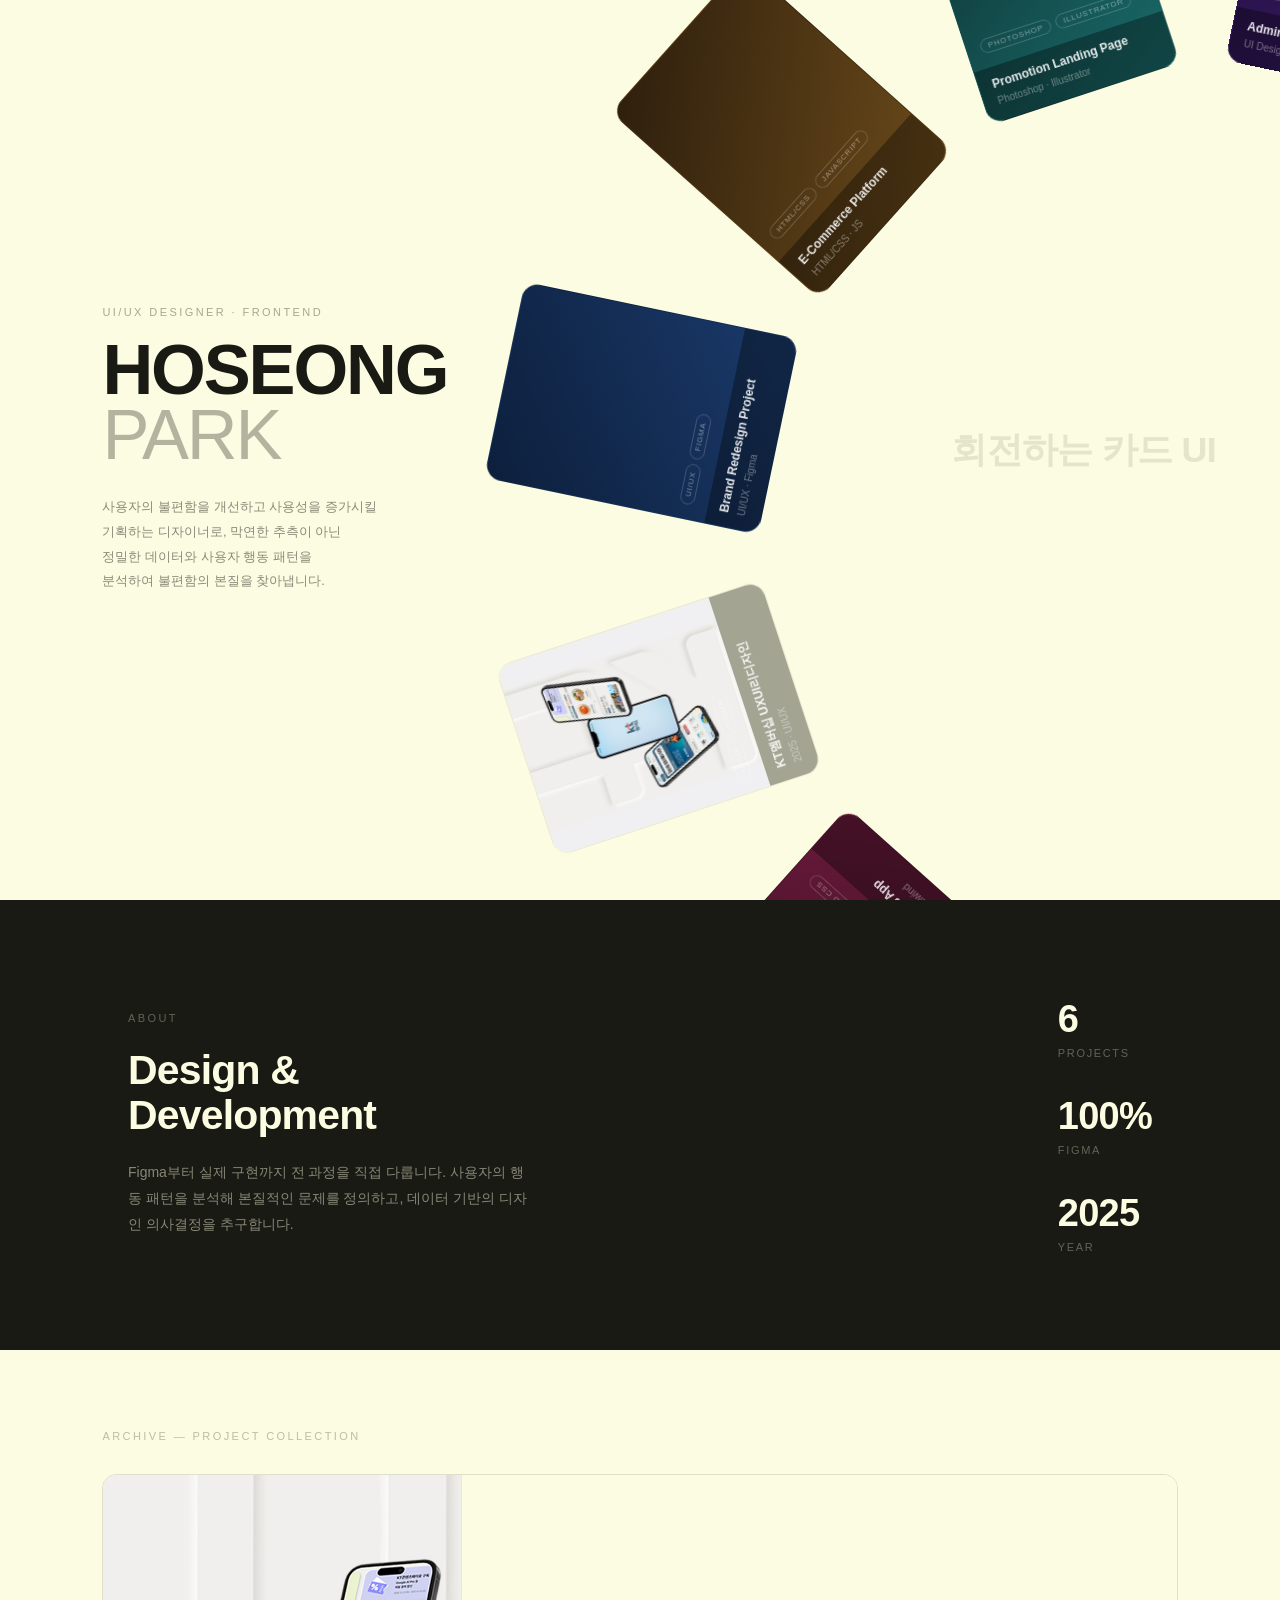
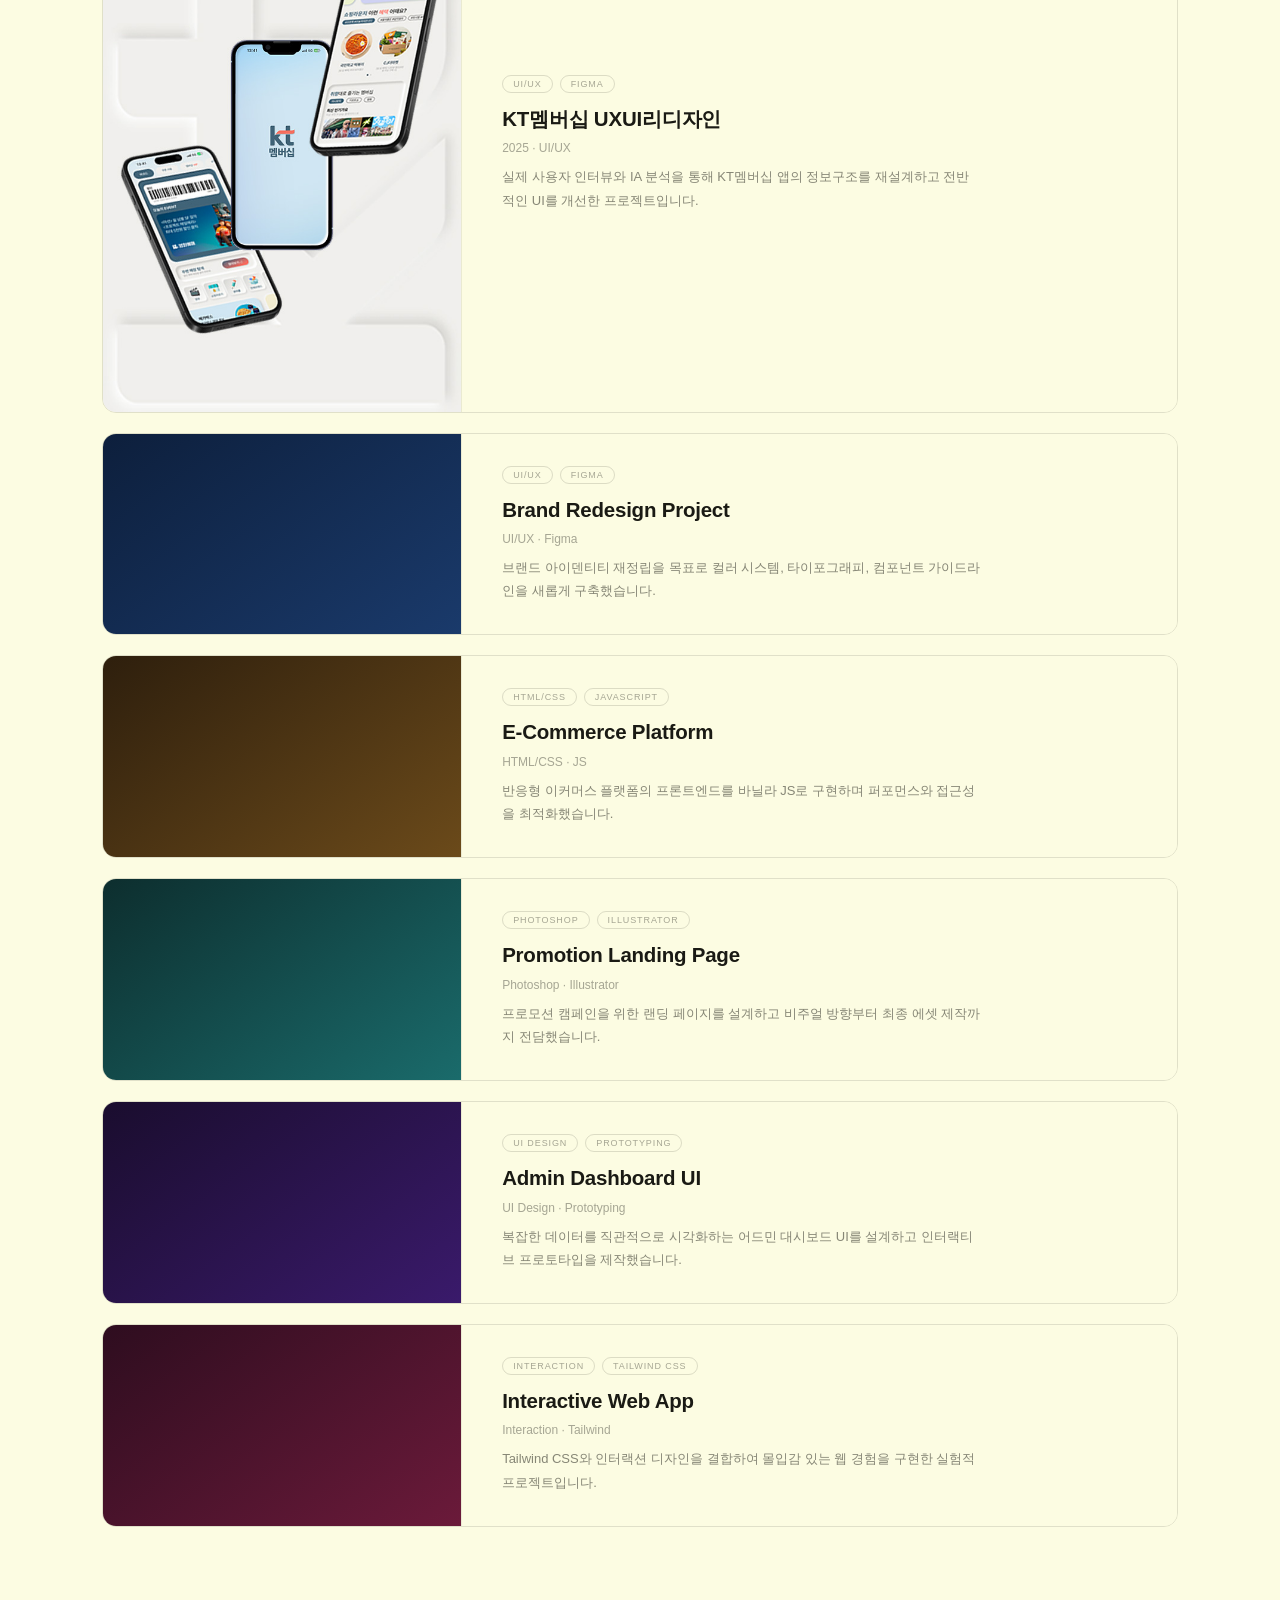
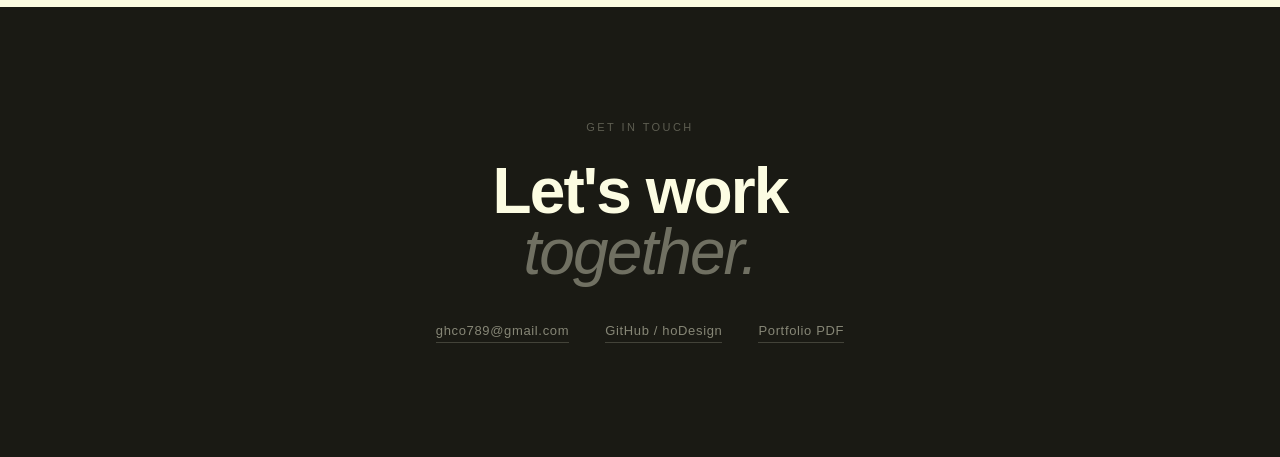
==== commit 333fa8f1: "refactor card-carousel: extract CSS and JS into separate files Co-Authored-By: Claude Sonnet 4.6 <no" ====
--- a/card-carousel.html
+++ b/card-carousel.html
@@ -4,544 +4,64 @@
 <meta charset="UTF-8">
 <meta name="viewport" content="width=device-width, initial-scale=1.0">
 <title>Ho Seong Park — Portfolio</title>
-<style>
-*, *::before, *::after { margin: 0; padding: 0; box-sizing: border-box; }
-
-body {
-  background: #07070a;
-  color: #fff;
-  font-family: 'Helvetica Neue', Arial, sans-serif;
-  overflow: hidden;
-  width: 100vw;
-  height: 100vh;
-  user-select: none;
-}
-
-/* ── BLOBS ── */
-.blob {
-  position: fixed;
-  border-radius: 50%;
-  filter: blur(90px);
-  pointer-events: none;
-  z-index: 0;
-}
-.blob-1 {
-  width: 500px; height: 500px;
-  background: radial-gradient(circle, #c0341a 0%, #e8701a 55%, transparent 75%);
-  top: -60px; left: -80px;
-  opacity: 0.45;
-}
-.blob-2 {
-  width: 320px; height: 320px;
-  background: radial-gradient(circle, #1a2ec0 0%, #5030d0 60%, transparent 78%);
-  bottom: 10%; left: 10%;
-  opacity: 0.3;
-}
-
-/* ── CANVAS LAYER ── */
-#orbit-stage {
-  position: fixed;
-  inset: 0;
-  z-index: 2;
-}
-
-/* ── CARD ── */
-.orbit-card {
-  position: absolute;
-  width: 220px;
-  height: 300px;
-  border-radius: 16px;
-  overflow: hidden;
-  border: 1px solid rgba(255,255,255,0.08);
-  display: flex;
-  flex-direction: column;
-  will-change: transform;
-  transform-origin: center center;
-  cursor: pointer;
-  transition: border-color 0.3s, box-shadow 0.3s;
-}
-
-.orbit-card:hover {
-  border-color: rgba(255,255,255,0.22);
-  box-shadow: 0 0 40px 10px var(--glow, rgba(100,100,255,0.3));
-}
-
-.orbit-card .c-top {
-  flex: 1;
-  position: relative;
-  overflow: hidden;
-  display: flex;
-  flex-direction: column;
-  justify-content: flex-end;
-  padding: 16px;
-}
-
-.orbit-card .c-top img {
-  position: absolute;
-  inset: 0;
-  width: 100%;
-  height: 100%;
-  object-fit: contain;
-  background: #f0f0f2;
-}
-
-.c-tags {
-  position: relative;
-  z-index: 1;
-  display: flex;
-  gap: 6px;
-  flex-wrap: wrap;
-}
-
-.c-tag {
-  font-size: 9px;
-  letter-spacing: 0.1em;
-  text-transform: uppercase;
-  color: rgba(255,255,255,0.4);
-  border: 1px solid rgba(255,255,255,0.12);
-  padding: 2px 8px;
-  border-radius: 20px;
-}
-
-.orbit-card .c-body {
-  flex: none;
-  padding: 12px 16px 16px;
-  background: rgba(0,0,0,0.3);
-}
-
-.c-title { font-size: 16px; font-weight: 600; line-height: 1.3; color: rgba(255,255,255,0.9); }
-.c-sub   { font-size: 12px; color: rgba(255,255,255,0.3); margin-top: 6px; }
-
-/* ── HUD ── */
-#hud {
-  position: fixed;
-  bottom: 32px; right: 36px;
-  z-index: 200;
-  display: flex;
-  gap: 10px;
-}
-
-.btn {
-  background: rgba(255,255,255,0.06);
-  border: 1px solid rgba(255,255,255,0.15);
-  color: rgba(255,255,255,0.8);
-  padding: 16px 32px;
-  border-radius: 12px;
-  cursor: pointer;
-  backdrop-filter: blur(12px);
-  font-size: 15px;
-  font-family: inherit;
-  letter-spacing: 0.5px;
-  transition: background 0.2s;
-}
-.btn:hover { background: rgba(255,255,255,0.12); }
-
-#indicator {
-  position: fixed;
-  bottom: 32px; left: 36px;
-  font-size: 11px;
-  color: rgba(255,255,255,0.25);
-  letter-spacing: 0.5px;
-  z-index: 200;
-  line-height: 1.8;
-}
-
-.prog-bar {
-  width: 100px; height: 1px;
-  background: rgba(255,255,255,0.08);
-  margin-top: 6px;
-  overflow: hidden;
-}
-.prog-fill {
-  height: 100%;
-  background: rgba(180,100,255,0.6);
-  width: 0%;
-  transition: width 0.1s linear;
-}
-
-#scroll-hint {
-  position: fixed;
-  top: 32px; left: 50%;
-  transform: translateX(-50%);
-  font-size: 11px;
-  color: rgba(255,255,255,0.2);
-  letter-spacing: 1.5px;
-  text-transform: uppercase;
-  z-index: 200;
-}
-
-/* ── GRID PAGE ── */
-#grid-page {
-  display: none;
-  position: fixed;
-  inset: 0;
-  overflow-y: auto;
-  z-index: 300;
-  background: #07070a;
-}
-
-#grid-page.show {
-  display: block;
-  animation: fadeIn 0.6s ease both;
-}
-
-@keyframes fadeIn {
-  from { opacity: 0; } to { opacity: 1; }
-}
-
-.gp-blob {
-  position: fixed;
-  border-radius: 50%;
-  filter: blur(90px);
-  pointer-events: none;
-}
-.gp-blob-1 {
-  width: 600px; height: 600px;
-  background: radial-gradient(circle, #c0341a 0%, #e8701a 55%, transparent 75%);
-  top: -80px; left: -120px; opacity: 0.55;
-}
-.gp-blob-2 {
-  width: 360px; height: 360px;
-  background: radial-gradient(circle, #1a2ec0 0%, #5030d0 60%, transparent 78%);
-  top: 80px; right: 8%; opacity: 0.35;
-}
-.gp-blob-3 {
-  width: 280px; height: 280px;
-  background: radial-gradient(circle, #d04080 0%, #901060 60%, transparent 78%);
-  bottom: 30%; right: 20%; opacity: 0.2;
-}
-
-#grid-hero {
-  position: relative;
-  z-index: 2;
-  padding: 110px 10vw 80px;
-}
-
-.hero-label {
-  font-size: 11px;
-  letter-spacing: 0.2em;
-  text-transform: uppercase;
-  color: rgba(255,255,255,0.35);
-  margin-bottom: 28px;
-}
-
-.hero-title {
-  font-size: clamp(52px, 7.5vw, 110px);
-  font-weight: 700;
-  line-height: 0.95;
-  letter-spacing: -0.03em;
-  color: #fff;
-  margin-bottom: 40px;
-}
-
-.hero-title em {
-  font-style: italic;
-  font-weight: 300;
-  color: rgba(255,255,255,0.45);
-}
-
-.hero-meta { display: flex; gap: 60px; align-items: flex-start; flex-wrap: wrap; }
-
-.hero-desc {
-  font-size: 14px;
-  font-weight: 300;
-  color: rgba(255,255,255,0.4);
-  line-height: 1.8;
-  max-width: 380px;
-}
-
-.hero-stats { display: flex; gap: 48px; }
-.stat-item  { display: flex; flex-direction: column; gap: 4px; }
-.stat-num   { font-size: 28px; font-weight: 700; color: #fff; }
-.stat-label { font-size: 11px; color: rgba(255,255,255,0.3); letter-spacing: 0.08em; text-transform: uppercase; }
-
-.section-label {
-  position: relative;
-  z-index: 2;
-  padding: 0 10vw 32px;
-  font-size: 11px;
-  letter-spacing: 0.18em;
-  text-transform: uppercase;
-  color: rgba(255,255,255,0.25);
-}
-
-#grid {
-  display: grid;
-  width: 100%;
-  grid-template-columns: repeat(3, 1fr);
-  gap: 20px;
-  padding: 0 10vw 120px;
-  position: relative;
-  z-index: 2;
-}
-
-.grid-card {
-  aspect-ratio: 1 / 1.35;
-  border-radius: 16px;
-  overflow: hidden;
-  cursor: pointer;
-  border: 1px solid rgba(255,255,255,0.06);
-  display: flex;
-  flex-direction: column;
-  transition: transform 0.3s ease, border-color 0.3s, box-shadow 0.3s;
-}
-
-.grid-card:hover {
-  transform: translateY(-6px);
-  border-color: rgba(255,255,255,0.15);
-  box-shadow: 0 0 60px 16px var(--glow, rgba(100,100,255,0.25));
-}
-
-.grid-card .c-top { flex: 1; position: relative; overflow: hidden; display: flex; flex-direction: column; justify-content: flex-end; padding: 2vw; }
-.grid-card .c-top img { position: absolute; inset: 0; width: 100%; height: 100%; object-fit: contain; background: #f0f0f2; }
-.grid-card .c-body { flex: none; padding: 1vw 2vw 1.8vw; background: rgba(0,0,0,0.2); }
-.grid-card .c-title { font-size: clamp(16px, 1.5vw, 22px); font-weight: 500; line-height: 1.3; color: rgba(255,255,255,0.9); }
-.grid-card .c-sub   { font-size: clamp(12px, 1vw, 15px); color: rgba(255,255,255,0.3); margin-top: 6px; }
-</style>
+<link rel="stylesheet" href="https://api.fontshare.com/v2/css?f[]=panchang@400,500,600,700&display=swap" />
+<link rel="stylesheet" href="card-carousel.css" />
 </head>
 <body>
 
-<div class="blob blob-1"></div>
-<div class="blob blob-2"></div>
-
+<!-- ORBIT STAGE (decorative) -->
 <div id="orbit-stage"></div>
 
-<div id="hud">
-  <button class="btn" id="gridBtn">▦ &nbsp;Grid view</button>
-</div>
+<!-- HERO -->
+<section class="hero" id="hero">
+  <div class="hero-left">
+    <p class="hero-role">UI/UX Designer · Frontend</p>
+    <h1 class="hero-name">HOSEONG<br><span>PARK</span></h1>
+    <p class="hero-bio">사용자의 불편함을 개선하고 사용성을 증가시킬<br>기획하는 디자이너로, 막연한 추측이 아닌<br>정밀한 데이터와 사용자 행동 패턴을<br>분석하여 불편함의 본질을 찾아냅니다.</p>
+  </div>
+  <span class="carousel-label">회전하는 카드 UI</span>
+</section>
 
-<!-- GRID PAGE -->
-<div id="grid-page">
-  <div class="gp-blob gp-blob-1"></div>
-  <div class="gp-blob gp-blob-2"></div>
-  <div class="gp-blob gp-blob-3"></div>
-
-  <div id="grid-hero">
-    <p class="hero-label">Portfolio — 2025</p>
-    <h1 class="hero-title">Ho Seong<br><em>Park.</em></h1>
-    <div class="hero-meta">
-      <p class="hero-desc">혁신적인 디자인과 탄탄한 구현력을 지향합니다.<br>막연한 추측이 아닌, 실제 사용자의 행동 패턴을 분석하여 불편함의 본질을 찾아냅니다.</p>
-      <div class="hero-stats">
-        <div class="stat-item"><span class="stat-num">6</span><span class="stat-label">Projects</span></div>
-        <div class="stat-item"><span class="stat-num">100%</span><span class="stat-label">Figma</span></div>
-        <div class="stat-item"><span class="stat-num">95%</span><span class="stat-label">HTML/CSS</span></div>
-      </div>
+<!-- INFO -->
+<section class="info-section">
+  <div class="info-left">
+    <p class="info-label">About</p>
+    <h2 class="info-title">Design &amp;<br>Development</h2>
+    <p class="info-desc">Figma부터 실제 구현까지 전 과정을 직접 다룹니다. 사용자의 행동 패턴을 분석해 본질적인 문제를 정의하고, 데이터 기반의 디자인 의사결정을 추구합니다.</p>
+  </div>
+  <div class="info-right">
+    <div class="info-stat">
+      <span class="info-stat-num">6</span>
+      <span class="info-stat-label">Projects</span>
+    </div>
+    <div class="info-stat">
+      <span class="info-stat-num">100%</span>
+      <span class="info-stat-label">Figma</span>
+    </div>
+    <div class="info-stat">
+      <span class="info-stat-num">2025</span>
+      <span class="info-stat-label">Year</span>
     </div>
   </div>
+</section>
 
-  <p class="section-label">Archive — Project Collection</p>
-  <div id="grid"></div>
+<!-- PROJECTS -->
+<section class="projects-section">
+  <p class="projects-header">Archive — Project Collection</p>
+  <div id="project-list"></div>
+</section>
 
-  <div id="hud2" style="position:fixed;bottom:32px;right:36px;z-index:400;">
-    <button class="btn" id="backBtn">↻ &nbsp;Carousel</button>
+<!-- CONTACT -->
+<section class="contact-section">
+  <p class="contact-label">Get in touch</p>
+  <h2 class="contact-title">Let's work<br><em>together.</em></h2>
+  <div class="contact-links">
+    <a href="mailto:ghco789@gmail.com" class="contact-link">ghco789@gmail.com</a>
+    <a href="https://github.com/hoDesign" class="contact-link" target="_blank">GitHub / hoDesign</a>
+    <a href="portfolio.html" class="contact-link">Portfolio PDF</a>
   </div>
-</div>
+</section>
 
-<script>
-// ── DATA ────────────────────────────────────────────────
-const PALETTES = [
-  { bg: ['#1a1040','#2d1b69'], glow: '#4a30b8' },
-  { bg: ['#0d1f3c','#1a3a6b'], glow: '#2a5aad' },
-  { bg: ['#2e1f0d','#6b4a1a'], glow: '#b87a28' },
-  { bg: ['#0d2e2e','#1a6b6b'], glow: '#28b8b8' },
-  { bg: ['#1a0d2e','#3a1a6b'], glow: '#5a2ab8' },
-  { bg: ['#2e0d1f','#6b1a3a'], glow: '#b82870' },
-];
-
-function hexToRgb(h) {
-  return `${parseInt(h.slice(1,3),16)},${parseInt(h.slice(3,5),16)},${parseInt(h.slice(5,7),16)}`;
-}
-
-const CARD_DATA = [
-  { num:'01', title:'KT멤버십 UXUI리디자인', sub:'2025 · UI/UX',           tags:['UI/UX','Figma'],              palette:PALETTES[0], img:'images/01_kt-membership.jpg' },
-  { num:'02', title:'Brand Redesign Project',sub:'UI/UX · Figma',          tags:['UI/UX','Figma'],              palette:PALETTES[1], img:null },
-  { num:'03', title:'E-Commerce Platform',   sub:'HTML/CSS · JS',           tags:['HTML/CSS','JavaScript'],      palette:PALETTES[2], img:null },
-  { num:'04', title:'Promotion Landing Page',sub:'Photoshop · Illustrator', tags:['Photoshop','Illustrator'],    palette:PALETTES[3], img:null },
-  { num:'05', title:'Admin Dashboard UI',    sub:'UI Design · Prototyping', tags:['UI Design','Prototyping'],    palette:PALETTES[4], img:null },
-  { num:'06', title:'Interactive Web App',   sub:'Interaction · Tailwind',  tags:['Interaction','Tailwind CSS'], palette:PALETTES[5], img:null },
-];
-
-// ── ORBIT CONFIG ─────────────────────────────────────────
-const N         = CARD_DATA.length * 2;     // 12 (6×2 반복)
-const RADIUS    = 600;                      // orbit radius px
-const CARD_W    = 220;
-const CARD_H    = 350;
-// Circle center: far right of viewport so only left arc visible
-const getCX     = () => window.innerWidth * 0.96;
-const getCY     = () => window.innerHeight * 0.59;
-
-const DEG_PER_CARD   = 360 / N;            // 60°
-const RPM            = 1.7;                  // rotations per minute
-const DEG_PER_MS     = (RPM * 360) / 60000;
-const GRID_THRESHOLD = 3 * 360;            // 3 full rotations → grid
-
-// ── STATE ────────────────────────────────────────────────
-let angle    = 0;   // global orbit angle (degrees)
-let accumCCW = 0;   // CCW scroll accumulator for grid trigger
-let autoOn   = true;
-let lastTs   = null;
-let rafId    = null;
-let inGrid   = false;
-
-// ── BUILD ORBIT CARDS ────────────────────────────────────
-const stage = document.getElementById('orbit-stage');
-const ORBIT_DATA = [...CARD_DATA, ...CARD_DATA];
-const cardEls = ORBIT_DATA.map((d, i) => {
-  const el = document.createElement('div');
-  el.className = 'orbit-card';
-  el.style.background = d.img
-    ? 'transparent'
-    : `linear-gradient(145deg, ${d.palette.bg[0]} 0%, ${d.palette.bg[1]} 100%)`;
-  el.style.setProperty('--glow', `rgba(${hexToRgb(d.palette.glow)},0.4)`);
-  el.style.width  = CARD_W + 'px';
-  el.style.height = CARD_H + 'px';
-  el.style.marginLeft = (-CARD_W / 2) + 'px';
-  el.style.marginTop  = (-CARD_H / 2) + 'px';
-
-  const tagHtml = d.tags.map(t => `<span class="c-tag">${t}</span>`).join('');
-  el.innerHTML = `
-    <div class="c-top">
-      ${d.img ? `<img src="${d.img}" alt="${d.title}">` : ''}
-      <div class="c-tags">${tagHtml}</div>
-    </div>
-    <div class="c-body">
-      <div class="c-title">${d.title}</div>
-      <div class="c-sub">${d.sub}</div>
-    </div>`;
-  stage.appendChild(el);
-  return el;
-});
-
-// ── BUILD GRID CARDS ─────────────────────────────────────
-const gridEl = document.getElementById('grid');
-CARD_DATA.forEach(d => {
-  const el = document.createElement('div');
-  el.className = 'grid-card';
-  el.style.background = d.img
-    ? 'transparent'
-    : `linear-gradient(145deg, ${d.palette.bg[0]} 0%, ${d.palette.bg[1]} 100%)`;
-  el.style.setProperty('--glow', `rgba(${hexToRgb(d.palette.glow)},0.35)`);
-  const tagHtml = d.tags.map(t => `<span class="c-tag">${t}</span>`).join('');
-  el.innerHTML = `
-    <div class="c-top">
-      ${d.img ? `<img src="${d.img}" alt="${d.title}">` : ''}
-      <div class="c-tags">${tagHtml}</div>
-    </div>
-    <div class="c-body">
-      <div class="c-title">${d.title}</div>
-      <div class="c-sub">${d.sub}</div>
-    </div>`;
-  gridEl.appendChild(el);
-});
-
-// ── POSITION CARDS ───────────────────────────────────────
-function positionCards(globalAngle) {
-  const cx = getCX();
-  const cy = getCY();
-  const toRad = Math.PI / 180;
-
-  cardEls.forEach((el, i) => {
-    const theta = (globalAngle + i * DEG_PER_CARD) * toRad;
-    const x = cx + RADIUS * Math.cos(theta);
-    const y = cy + RADIUS * Math.sin(theta);
-    // card tilt follows orbit tangent
-    const tiltDeg = globalAngle + i * DEG_PER_CARD + 90;
-    // depth: cards on left arc (cos(theta) < 0) are "visible" side
-    const cosT = Math.cos(theta);
-    const opacity = cosT < 0 ? 1 : Math.max(0, 1 + cosT * 3); // fade as they go right
-    el.style.transform = `translate(${x}px, ${y}px) rotate(${tiltDeg}deg)`;
-    el.style.opacity = opacity;
-  });
-}
-
-function updateInd(text, pct) {}
-
-// ── AUTO LOOP ────────────────────────────────────────────
-function autoLoop(ts) {
-  if (!autoOn) return;
-  if (!lastTs) lastTs = ts;
-  const dt = ts - lastTs;
-  lastTs = ts;
-
-  const step = DEG_PER_MS * dt;
-  angle -= step;           // CW rotation
-  accumCCW += step;        // treat auto as accumulating toward grid
-  positionCards(angle);
-
-  const pct  = (accumCCW / GRID_THRESHOLD) * 100;
-  const rots = (accumCCW / 360).toFixed(2);
-  updateInd(`↻ Auto  ${rots} / 3 rotations`, pct);
-
-  if (accumCCW >= GRID_THRESHOLD) { toGrid(); return; }
-  rafId = requestAnimationFrame(autoLoop);
-}
-
-function pauseAuto() {
-  autoOn = false;
-  cancelAnimationFrame(rafId);
-  lastTs = null;
-}
-
-let resumeTimer = null;
-function scheduleResume() {
-  clearTimeout(resumeTimer);
-  resumeTimer = setTimeout(() => {
-    if (!inGrid) {
-      autoOn = true;
-      lastTs = null;
-      rafId  = requestAnimationFrame(autoLoop);
-    }
-  }, 200);
-}
-
-// ── SCROLL ───────────────────────────────────────────────
-window.addEventListener('wheel', e => {
-  if (inGrid) return;
-  e.preventDefault();
-  pauseAuto();
-  scheduleResume();
-
-  const delta = e.deltaY * 0.12;
-  angle -= delta;
-  accumCCW += Math.abs(delta);
-  positionCards(angle);
-
-  const pct  = (accumCCW / GRID_THRESHOLD) * 100;
-  const rots = (accumCCW / 360).toFixed(2);
-  updateInd(`↺ Scroll  ${rots} / 3 rotations`, pct);
-
-  if (accumCCW >= GRID_THRESHOLD) toGrid();
-}, { passive: false });
-
-// ── TRANSITIONS ──────────────────────────────────────────
-function toGrid() {
-  if (inGrid) return;
-  inGrid = true;
-  pauseAuto();
-  document.getElementById('grid-page').classList.add('show');
-  document.getElementById('hud').style.opacity = '0';
-}
-
-function toCarousel() {
-  if (!inGrid) return;
-  inGrid = false;
-  document.getElementById('grid-page').classList.remove('show');
-  document.getElementById('hud').style.opacity = '1';
-  accumCCW = 0;
-  autoOn   = true;
-  lastTs   = null;
-  rafId    = requestAnimationFrame(autoLoop);
-}
-
-document.getElementById('gridBtn').addEventListener('click', toGrid);
-document.getElementById('backBtn').addEventListener('click', toCarousel);
-
-// ── RESIZE ───────────────────────────────────────────────
-window.addEventListener('resize', () => positionCards(angle));
-
-// ── START ────────────────────────────────────────────────
-positionCards(angle);
-rafId = requestAnimationFrame(autoLoop);
-</script>
+<script src="card-carousel.js"></script>
 </body>
 </html>
--- a/card-carousel.css
+++ b/card-carousel.css
@@ -0,0 +1,348 @@
+*, *::before, *::after { margin: 0; padding: 0; box-sizing: border-box; }
+
+body {
+  background: #fcfce2;
+  color: #1a1a14;
+  font-family: 'Panchang', 'Helvetica Neue', Arial, sans-serif;
+  overflow-x: hidden;
+}
+
+/* ── ORBIT STAGE ── */
+#orbit-stage {
+  position: absolute;
+  inset: 0;
+  z-index: 2;
+  pointer-events: none;
+}
+
+.orbit-card {
+  position: absolute;
+  width: 200px;
+  height: 280px;
+  border-radius: 16px;
+  overflow: hidden;
+  border: 1px solid rgba(26,26,20,0.08);
+  display: flex;
+  flex-direction: column;
+  will-change: transform;
+  transform-origin: center center;
+  pointer-events: none;
+}
+
+.orbit-card .c-top {
+  flex: 1;
+  position: relative;
+  overflow: hidden;
+  display: flex;
+  flex-direction: column;
+  justify-content: flex-end;
+  padding: 14px;
+}
+
+.orbit-card .c-top img {
+  position: absolute;
+  inset: 0;
+  width: 100%;
+  height: 100%;
+  object-fit: contain;
+  background: #f0f0f2;
+}
+
+.c-tags { position: relative; z-index: 1; display: flex; gap: 5px; flex-wrap: wrap; }
+
+.c-tag {
+  font-size: 8px;
+  letter-spacing: 0.1em;
+  text-transform: uppercase;
+  color: rgba(255,255,255,0.45);
+  border: 1px solid rgba(255,255,255,0.18);
+  padding: 2px 7px;
+  border-radius: 20px;
+}
+
+.orbit-card .c-body {
+  flex: none;
+  padding: 10px 14px 14px;
+  background: rgba(0,0,0,0.35);
+}
+
+.c-title { font-size: 12px; font-weight: 600; line-height: 1.3; color: rgba(255,255,255,0.9); }
+.c-sub   { font-size: 10px; color: rgba(255,255,255,0.4); margin-top: 3px; }
+
+/* ── HERO ── */
+.hero {
+  position: relative;
+  width: 100%;
+  height: 100vh;
+  min-height: 600px;
+  display: flex;
+  align-items: center;
+  padding: 0 8%;
+  z-index: 1;
+  user-select: none;
+  overflow: hidden;
+}
+
+.hero-left {
+  position: relative;
+  z-index: 10;
+  flex: 0 0 42%;
+}
+
+.hero-role {
+  font-size: 11px;
+  letter-spacing: 0.22em;
+  text-transform: uppercase;
+  color: rgba(26,26,20,0.38);
+  margin-bottom: 20px;
+}
+
+.hero-name {
+  font-size: clamp(44px, 5.5vw, 90px);
+  font-weight: 700;
+  line-height: 0.92;
+  letter-spacing: -0.03em;
+  color: #1a1a14;
+  margin-bottom: 28px;
+}
+
+.hero-name span {
+  color: rgba(26,26,20,0.32);
+  font-weight: 400;
+}
+
+.hero-bio {
+  font-size: 13px;
+  font-weight: 300;
+  line-height: 1.9;
+  color: rgba(26,26,20,0.5);
+  max-width: 340px;
+}
+
+.carousel-label {
+  position: absolute;
+  top: 50%;
+  right: 5%;
+  transform: translateY(-50%);
+  font-size: clamp(18px, 2.8vw, 38px);
+  font-weight: 600;
+  color: rgba(26,26,20,0.1);
+  white-space: nowrap;
+  pointer-events: none;
+  z-index: 3;
+  letter-spacing: -0.02em;
+}
+
+/* ── INFO SECTION ── */
+.info-section {
+  position: relative;
+  z-index: 10;
+  background: #1a1a14;
+  color: #fcfce2;
+  min-height: 50vh;
+  display: flex;
+  align-items: center;
+  padding: 80px 10%;
+  gap: 80px;
+}
+
+.info-left { flex: 1; }
+
+.info-label {
+  font-size: 11px;
+  letter-spacing: 0.22em;
+  text-transform: uppercase;
+  color: rgba(252,252,226,0.32);
+  margin-bottom: 24px;
+}
+
+.info-title {
+  font-size: clamp(26px, 3.2vw, 48px);
+  font-weight: 700;
+  line-height: 1.1;
+  letter-spacing: -0.02em;
+  color: #fcfce2;
+  margin-bottom: 22px;
+}
+
+.info-desc {
+  font-size: 14px;
+  font-weight: 300;
+  color: rgba(252,252,226,0.48);
+  line-height: 1.85;
+  max-width: 400px;
+}
+
+.info-right {
+  display: flex;
+  flex-direction: column;
+  gap: 36px;
+  flex-shrink: 0;
+}
+
+.info-stat { display: flex; flex-direction: column; gap: 6px; }
+
+.info-stat-num {
+  font-size: 38px;
+  font-weight: 700;
+  color: #fcfce2;
+  letter-spacing: -0.02em;
+}
+
+.info-stat-label {
+  font-size: 11px;
+  letter-spacing: 0.15em;
+  text-transform: uppercase;
+  color: rgba(252,252,226,0.32);
+}
+
+/* ── PROJECTS SECTION ── */
+.projects-section {
+  position: relative;
+  z-index: 10;
+  background: #fcfce2;
+  padding: 80px 8%;
+}
+
+.projects-header {
+  font-size: 11px;
+  letter-spacing: 0.22em;
+  text-transform: uppercase;
+  color: rgba(26,26,20,0.28);
+  margin-bottom: 32px;
+}
+
+#project-list {
+  display: flex;
+  flex-direction: column;
+  gap: 20px;
+}
+
+.project-row {
+  display: grid;
+  grid-template-columns: 1fr 2fr;
+  min-height: 190px;
+  border: 1px solid rgba(26,26,20,0.12);
+  border-radius: 14px;
+  overflow: hidden;
+  cursor: pointer;
+  transition: border-color 0.25s, transform 0.25s;
+}
+
+.project-row:hover {
+  border-color: rgba(26,26,20,0.28);
+  transform: translateY(-3px);
+}
+
+.project-img {
+  display: flex;
+  align-items: center;
+  justify-content: center;
+  overflow: hidden;
+}
+
+.project-img img {
+  width: 100%;
+  height: 100%;
+  object-fit: cover;
+}
+
+.project-desc {
+  padding: 32px 40px;
+  display: flex;
+  flex-direction: column;
+  justify-content: center;
+  gap: 10px;
+  border-left: 1px solid rgba(26,26,20,0.08);
+  background: #fcfce2;
+}
+
+.project-tags { display: flex; gap: 7px; flex-wrap: wrap; margin-bottom: 4px; }
+
+.project-tag {
+  font-size: 9px;
+  letter-spacing: 0.1em;
+  text-transform: uppercase;
+  color: rgba(26,26,20,0.38);
+  border: 1px solid rgba(26,26,20,0.14);
+  padding: 3px 10px;
+  border-radius: 20px;
+}
+
+.project-title {
+  font-size: clamp(15px, 1.6vw, 22px);
+  font-weight: 600;
+  color: #1a1a14;
+  line-height: 1.2;
+  letter-spacing: -0.01em;
+}
+
+.project-sub { font-size: 12px; color: rgba(26,26,20,0.38); }
+
+.project-text {
+  font-size: 13px;
+  font-weight: 300;
+  color: rgba(26,26,20,0.52);
+  line-height: 1.78;
+  max-width: 480px;
+}
+
+/* ── CONTACT SECTION ── */
+.contact-section {
+  position: relative;
+  z-index: 10;
+  background: #1a1a14;
+  color: #fcfce2;
+  min-height: 50vh;
+  display: flex;
+  align-items: center;
+  justify-content: center;
+  flex-direction: column;
+  padding: 80px 10%;
+  text-align: center;
+  gap: 28px;
+}
+
+.contact-label {
+  font-size: 11px;
+  letter-spacing: 0.22em;
+  text-transform: uppercase;
+  color: rgba(252,252,226,0.3);
+}
+
+.contact-title {
+  font-size: clamp(30px, 5vw, 80px);
+  font-weight: 700;
+  line-height: 0.95;
+  letter-spacing: -0.03em;
+  color: #fcfce2;
+}
+
+.contact-title em {
+  font-style: italic;
+  font-weight: 300;
+  color: rgba(252,252,226,0.38);
+}
+
+.contact-links {
+  display: flex;
+  gap: 36px;
+  flex-wrap: wrap;
+  justify-content: center;
+  margin-top: 12px;
+}
+
+.contact-link {
+  font-size: 13px;
+  color: rgba(252,252,226,0.48);
+  text-decoration: none;
+  letter-spacing: 0.05em;
+  border-bottom: 1px solid rgba(252,252,226,0.18);
+  padding-bottom: 4px;
+  transition: color 0.2s, border-color 0.2s;
+}
+
+.contact-link:hover {
+  color: #fcfce2;
+  border-color: rgba(252,252,226,0.55);
+}
